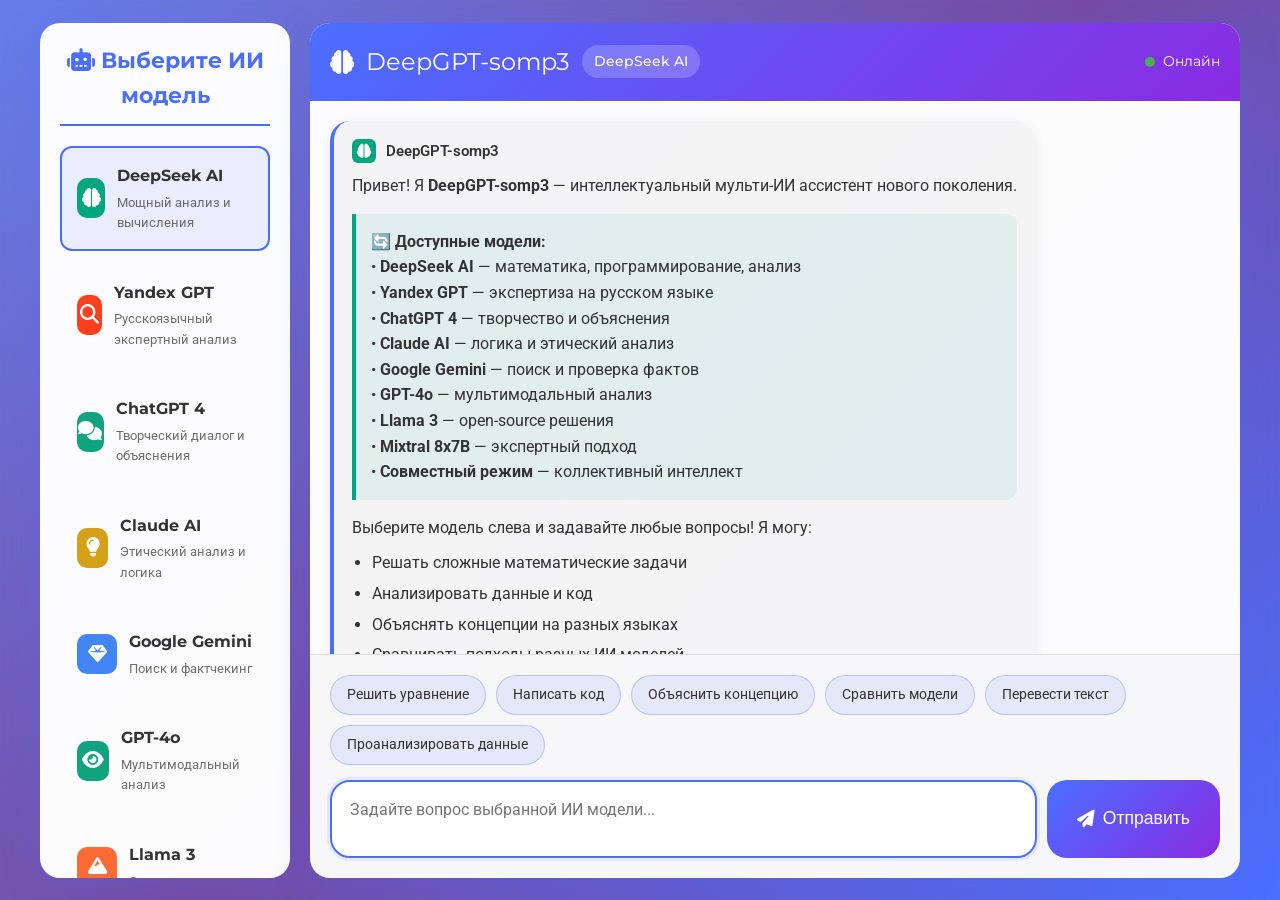
==== GPT-somp3/index.html @ 7ecda98c "index.html" ====
<!DOCTYPE html>
<html lang="ru">
<head>
    <meta charset="UTF-8">
    <meta name="viewport" content="width=device-width, initial-scale=1.0">
    <title>DeepGPT-somp3 | Мульти-ИИ интеллектуальный ассистент</title>
    <link rel="stylesheet" href="https://cdnjs.cloudflare.com/ajax/libs/font-awesome/6.4.0/css/all.min.css">
    <link href="https://fonts.googleapis.com/css2?family=Montserrat:wght@400;500;600;700&family=Roboto:wght@300;400;500&display=swap" rel="stylesheet">
    <style>
        :root {
            --primary-color: #4a6fff;
            --secondary-color: #8a2be2;
            --deepseek-color: #00a67e;
            --yandexgpt-color: #fc3f1d;
            --chatgpt-color: #10a37f;
            --claude-color: #d4a017;
            --gemini-color: #4285f4;
            --accent-color: #ff6b6b;
            --thinking-color: #ffb74d;
            --dark-color: #121826;
            --light-color: #f8f9fa;
            --text-color: #333;
            --text-light: #fff;
            --card-bg: rgba(255, 255, 255, 0.98);
            --shadow: 0 10px 40px rgba(74, 111, 255, 0.2);
            --border-radius: 20px;
            --transition: all 0.3s ease;
        }
        
        * {
            margin: 0;
            padding: 0;
            box-sizing: border-box;
        }
        
        body {
            font-family: 'Roboto', sans-serif;
            background: linear-gradient(135deg, #667eea 0%, #764ba2 50%, #4a6fff 100%);
            color: var(--text-color);
            line-height: 1.6;
            min-height: 100vh;
            display: flex;
            justify-content: center;
            align-items: center;
            padding: 20px;
        }
        
        .main-container {
            width: 100%;
            max-width: 1200px;
            display: flex;
            gap: 20px;
            height: 95vh;
        }
        
        .ai-selector {
            width: 250px;
            background: var(--card-bg);
            border-radius: var(--border-radius);
            box-shadow: var(--shadow);
            padding: 20px;
            display: flex;
            flex-direction: column;
            overflow-y: auto;
        }
        
        .ai-selector h2 {
            font-family: 'Montserrat', sans-serif;
            font-size: 1.4rem;
            margin-bottom: 20px;
            text-align: center;
            color: var(--primary-color);
            padding-bottom: 10px;
            border-bottom: 2px solid var(--primary-color);
        }
        
        .ai-model {
            padding: 15px;
            margin-bottom: 12px;
            border-radius: 12px;
            cursor: pointer;
            transition: var(--transition);
            display: flex;
            align-items: center;
            gap: 12px;
            border: 2px solid transparent;
        }
        
        .ai-model:hover {
            transform: translateY(-3px);
            box-shadow: 0 5px 15px rgba(0, 0, 0, 0.1);
        }
        
        .ai-model.active {
            border-color: var(--primary-color);
            background: rgba(74, 111, 255, 0.1);
        }
        
        .ai-icon {
            width: 40px;
            height: 40px;
            border-radius: 10px;
            display: flex;
            align-items: center;
            justify-content: center;
            color: white;
            font-size: 1.2rem;
        }
        
        .ai-info h3 {
            font-family: 'Montserrat', sans-serif;
            font-size: 1rem;
            margin-bottom: 4px;
        }
        
        .ai-info p {
            font-size: 0.8rem;
            opacity: 0.7;
        }
        
        .chat-container {
            flex: 1;
            background: var(--card-bg);
            border-radius: var(--border-radius);
            box-shadow: var(--shadow);
            overflow: hidden;
            display: flex;
            flex-direction: column;
        }
        
        .chat-header {
            background: linear-gradient(135deg, var(--primary-color), var(--secondary-color));
            color: white;
            padding: 20px;
            font-family: 'Montserrat', sans-serif;
            font-size: 1.5rem;
            display: flex;
            align-items: center;
            justify-content: space-between;
            gap: 15px;
        }
        
        .model-info {
            display: flex;
            align-items: center;
            gap: 12px;
        }
        
        .model-badge {
            background: rgba(255, 255, 255, 0.2);
            padding: 5px 12px;
            border-radius: 20px;
            font-size: 0.9rem;
            font-weight: 500;
        }
        
        .status-indicator {
            display: flex;
            align-items: center;
            gap: 8px;
            font-size: 0.9rem;
        }
        
        .status-dot {
            width: 10px;
            height: 10px;
            border-radius: 50%;
            background: #4CAF50;
            animation: pulse 2s infinite;
        }
        
        @keyframes pulse {
            0%, 100% { opacity: 1; }
            50% { opacity: 0.5; }
        }
        
        .chat-messages {
            flex: 1;
            padding: 20px;
            overflow-y: auto;
            display: flex;
            flex-direction: column;
            gap: 15px;
        }
        
        .message {
            max-width: 85%;
            padding: 18px;
            border-radius: var(--border-radius);
            position: relative;
            animation: fadeIn 0.5s ease;
            box-shadow: 0 4px 12px rgba(0, 0, 0, 0.08);
        }
        
        @keyframes fadeIn {
            from { opacity: 0; transform: translateY(10px); }
            to { opacity: 1; transform: translateY(0); }
        }
        
        .user-message {
            background: linear-gradient(135deg, var(--primary-color), var(--secondary-color));
            color: white;
            align-self: flex-end;
            border-bottom-right-radius: 8px;
        }
        
        .ai-message {
            background: rgba(0, 0, 0, 0.03);
            color: var(--text-color);
            align-self: flex-start;
            border-bottom-left-radius: 8px;
            border-left: 4px solid var(--primary-color);
        }
        
        .thinking-message {
            background: linear-gradient(135deg, var(--thinking-color), #ff9800);
            color: white;
            align-self: flex-start;
            border-bottom-left-radius: 8px;
            font-style: italic;
        }
        
        .message-header {
            display: flex;
            align-items: center;
            gap: 10px;
            margin-bottom: 10px;
            font-weight: 600;
            font-size: 0.95rem;
        }
        
        .message-icon {
            width: 24px;
            height: 24px;
            border-radius: 6px;
            display: flex;
            align-items: center;
            justify-content: center;
            color: white;
            font-size: 0.9rem;
        }
        
        .message-time {
            font-size: 0.75rem;
            opacity: 0.7;
            text-align: right;
            margin-top: 8px;
        }
        
        .message-content {
            line-height: 1.6;
        }
        
        .message-content pre {
            background: rgba(0, 0, 0, 0.05);
            padding: 12px;
            border-radius: 10px;
            overflow-x: auto;
            margin: 12px 0;
            font-family: 'Consolas', monospace;
            font-size: 0.9rem;
        }
        
        .message-content code {
            background: rgba(0, 0, 0, 0.05);
            padding: 2px 6px;
            border-radius: 4px;
            font-family: 'Consolas', monospace;
            font-size: 0.9rem;
        }
        
        .message-content table {
            width: 100%;
            border-collapse: collapse;
            margin: 12px 0;
            border-radius: 8px;
            overflow: hidden;
        }
        
        .message-content table th,
        .message-content table td {
            border: 1px solid #ddd;
            padding: 10px;
            text-align: left;
        }
        
        .message-content table th {
            background: linear-gradient(135deg, var(--primary-color), var(--secondary-color));
            color: white;
            font-weight: 500;
        }
        
        .message-content ul,
        .message-content ol {
            padding-left: 20px;
            margin: 10px 0;
        }
        
        .message-content li {
            margin-bottom: 5px;
        }
        
        .chat-input-area {
            border-top: 1px solid rgba(0, 0, 0, 0.1);
            padding: 20px;
            background: rgba(0, 0, 0, 0.02);
            display: flex;
            flex-direction: column;
            gap: 15px;
        }
        
        .input-row {
            display: flex;
            gap: 10px;
        }
        
        .chat-input {
            flex: 1;
            padding: 18px;
            border: 2px solid rgba(0, 0, 0, 0.1);
            border-radius: var(--border-radius);
            font-size: 1rem;
            font-family: 'Roboto', sans-serif;
            background: var(--card-bg);
            color: var(--text-color);
            transition: var(--transition);
            resize: none;
            min-height: 60px;
        }
        
        .chat-input:focus {
            outline: none;
            border-color: var(--primary-color);
            box-shadow: 0 0 0 3px rgba(74, 111, 255, 0.1);
        }
        
        .send-btn {
            background: linear-gradient(135deg, var(--primary-color), var(--secondary-color));
            color: white;
            border: none;
            border-radius: var(--border-radius);
            padding: 0 30px;
            font-size: 1.1rem;
            cursor: pointer;
            transition: var(--transition);
            display: flex;
            align-items: center;
            justify-content: center;
            gap: 8px;
            min-width: 120px;
        }
        
        .send-btn:hover {
            transform: scale(1.05);
            box-shadow: 0 5px 15px rgba(74, 111, 255, 0.3);
        }
        
        .send-btn:disabled {
            opacity: 0.6;
            cursor: not-allowed;
            transform: none;
            box-shadow: none;
        }
        
        .quick-actions {
            display: flex;
            flex-wrap: wrap;
            gap: 10px;
        }
        
        .quick-action {
            padding: 8px 16px;
            background: rgba(74, 111, 255, 0.1);
            border: 1px solid rgba(74, 111, 255, 0.3);
            border-radius: 20px;
            font-size: 0.85rem;
            cursor: pointer;
            transition: var(--transition);
        }
        
        .quick-action:hover {
            background: rgba(74, 111, 255, 0.2);
            transform: translateY(-2px);
        }
        
        .thinking-indicator {
            display: flex;
            align-items: center;
            gap: 10px;
            padding: 5px 0;
        }
        
        .thinking-dot {
            width: 8px;
            height: 8px;
            border-radius: 50%;
            background-color: white;
            animation: pulse 1.5s infinite ease-in-out;
        }
        
        .thinking-dot:nth-child(2) {
            animation-delay: 0.2s;
        }
        
        .thinking-dot:nth-child(3) {
            animation-delay: 0.4s;
        }
        
        .calculation-result {
            background: rgba(74, 111, 255, 0.08);
            border-left: 4px solid var(--primary-color);
            padding: 15px;
            margin: 15px 0;
            border-radius: 0 12px 12px 0;
        }
        
        .system-message {
            background: rgba(255, 107, 107, 0.08);
            border-left: 4px solid var(--accent-color);
            padding: 15px;
            margin: 15px 0;
            border-radius: 0 12px 12px 0;
            font-size: 0.9rem;
        }
        
        .model-specific {
            background: rgba(0, 166, 126, 0.08);
            border-left: 4px solid var(--deepseek-color);
            padding: 15px;
            margin: 15px 0;
            border-radius: 0 12px 12px 0;
        }
        
        .typing-indicator {
            font-style: italic;
            opacity: 0.7;
            margin-top: 5px;
            font-size: 0.9rem;
        }
        
        @media (max-width: 900px) {
            .main-container {
                flex-direction: column;
                height: auto;
            }
            
            .ai-selector {
                width: 100%;
                max-height: 200px;
            }
            
            .chat-container {
                height: 70vh;
            }
            
            .message {
                max-width: 90%;
            }
        }
    </style>
</head>
<body>
    <div class="main-container">
        <!-- Левая панель выбора ИИ моделей -->
        <div class="ai-selector">
            <h2><i class="fas fa-robot"></i> Выберите ИИ модель</h2>
            
            <div class="ai-model active" data-model="deepseek">
                <div class="ai-icon" style="background: var(--deepseek-color);">
                    <i class="fas fa-brain"></i>
                </div>
                <div class="ai-info">
                    <h3>DeepSeek AI</h3>
                    <p>Мощный анализ и вычисления</p>
                </div>
            </div>
            
            <div class="ai-model" data-model="yandexgpt">
                <div class="ai-icon" style="background: var(--yandexgpt-color);">
                    <i class="fas fa-search"></i>
                </div>
                <div class="ai-info">
                    <h3>Yandex GPT</h3>
                    <p>Русскоязычный экспертный анализ</p>
                </div>
            </div>
            
            <div class="ai-model" data-model="chatgpt">
                <div class="ai-icon" style="background: var(--chatgpt-color);">
                    <i class="fas fa-comments"></i>
                </div>
                <div class="ai-info">
                    <h3>ChatGPT 4</h3>
                    <p>Творческий диалог и объяснения</p>
                </div>
            </div>
            
            <div class="ai-model" data-model="claude">
                <div class="ai-icon" style="background: var(--claude-color);">
                    <i class="fas fa-lightbulb"></i>
                </div>
                <div class="ai-info">
                    <h3>Claude AI</h3>
                    <p>Этический анализ и логика</p>
                </div>
            </div>
            
            <div class="ai-model" data-model="gemini">
                <div class="ai-icon" style="background: var(--gemini-color);">
                    <i class="fas fa-gem"></i>
                </div>
                <div class="ai-info">
                    <h3>Google Gemini</h3>
                    <p>Поиск и фактчекинг</p>
                </div>
            </div>
            
            <div class="ai-model" data-model="gpt4o">
                <div class="ai-icon" style="background: #10a37f;">
                    <i class="fas fa-eye"></i>
                </div>
                <div class="ai-info">
                    <h3>GPT-4o</h3>
                    <p>Мультимодальный анализ</p>
                </div>
            </div>
            
            <div class="ai-model" data-model="llama">
                <div class="ai-icon" style="background: #FF6B35;">
                    <i class="fas fa-mountain"></i>
                </div>
                <div class="ai-info">
                    <h3>Llama 3</h3>
                    <p>Open-source мощь</p>
                </div>
            </div>
            
            <div class="ai-model" data-model="mixtral">
                <div class="ai-icon" style="background: #9C27B0;">
                    <i class="fas fa-layer-group"></i>
                </div>
                <div class="ai-info">
                    <h3>Mixtral 8x7B</h3>
                    <p>Экспертный смешанный подход</p>
                </div>
            </div>
            
            <div class="ai-model" data-model="assistant">
                <div class="ai-icon" style="background: linear-gradient(135deg, #4a6fff, #8a2be2);">
                    <i class="fas fa-users"></i>
                </div>
                <div class="ai-info">
                    <h3>Совместный режим</h3>
                    <p>Все модели вместе</p>
                </div>
            </div>
        </div>
        
        <!-- Основной чат -->
        <div class="chat-container" id="chatContainer">
            <div class="chat-header">
                <div class="model-info">
                    <i class="fas fa-brain"></i>
                    <div>DeepGPT-somp3</div>
                    <div class="model-badge" id="currentModel">DeepSeek AI</div>
                </div>
                <div class="status-indicator">
                    <div class="status-dot"></div>
                    <span>Онлайн</span>
                </div>
            </div>
            
            <div class="chat-messages" id="chatMessages">
                <div class="message ai-message">
                    <div class="message-header">
                        <div class="message-icon" style="background: var(--deepseek-color);">
                            <i class="fas fa-brain"></i>
                        </div>
                        <div>DeepGPT-somp3</div>
                    </div>
                    <div class="message-content">
                        <p>Привет! Я <strong>DeepGPT-somp3</strong> — интеллектуальный мульти-ИИ ассистент нового поколения.</p>
                        
                        <div class="model-specific">
                            <strong>🔄 Доступные модели:</strong><br>
                            • <strong>DeepSeek AI</strong> — математика, программирование, анализ<br>
                            • <strong>Yandex GPT</strong> — экспертиза на русском языке<br>
                            • <strong>ChatGPT 4</strong> — творчество и объяснения<br>
                            • <strong>Claude AI</strong> — логика и этический анализ<br>
                            • <strong>Google Gemini</strong> — поиск и проверка фактов<br>
                            • <strong>GPT-4o</strong> — мультимодальный анализ<br>
                            • <strong>Llama 3</strong> — open-source решения<br>
                            • <strong>Mixtral 8x7B</strong> — экспертный подход<br>
                            • <strong>Совместный режим</strong> — коллективный интеллект
                        </div>
                        
                        <p>Выберите модель слева и задавайте любые вопросы! Я могу:</p>
                        <ul>
                            <li>Решать сложные математические задачи</li>
                            <li>Анализировать данные и код</li>
                            <li>Объяснять концепции на разных языках</li>
                            <li>Сравнивать подходы разных ИИ моделей</li>
                            <li>Проводить фактчекинг и поиск информации</li>
                        </ul>
                    </div>
                    <div class="message-time">Только что</div>
                </div>
            </div>
            
            <div class="chat-input-area">
                <div class="quick-actions">
                    <div class="quick-action" data-action="math">Решить уравнение</div>
                    <div class="quick-action" data-action="code">Написать код</div>
                    <div class="quick-action" data-action="explain">Объяснить концепцию</div>
                    <div class="quick-action" data-action="compare">Сравнить модели</div>
                    <div class="quick-action" data-action="translate">Перевести текст</div>
                    <div class="quick-action" data-action="analyze">Проанализировать данные</div>
                </div>
                
                <div class="input-row">
                    <textarea class="chat-input" id="chatInput" placeholder="Задайте вопрос выбранной ИИ модели..."></textarea>
                    <button class="send-btn" id="sendBtn">
                        <i class="fas fa-paper-plane"></i> Отправить
                    </button>
                </div>
            </div>
        </div>
    </div>

    <script>
        // Конфигурация моделей ИИ
        const AI_MODELS = {
            deepseek: {
                name: "DeepSeek AI",
                icon: "fas fa-brain",
                color: "#00a67e",
                description: "Специализируется на математике, программировании и сложном анализе данных",
                personality: "аналитический, точный, технический",
                strengths: ["математика", "программирование", "логика", "анализ"],
                emoji: "🧠"
            },
            yandexgpt: {
                name: "Yandex GPT",
                icon: "fas fa-search",
                color: "#fc3f1d",
                description: "Экспертный анализ на русском языке с учетом российского контекста",
                personality: "экспертный, контекстуальный, практичный",
                strengths: ["русский язык", "фактчекинг", "практические советы", "анализ"],
                emoji: "🔍"
            },
            chatgpt: {
                name: "ChatGPT 4",
                icon: "fas fa-comments",
                color: "#10a37f",
                description: "Креативный диалог, объяснение сложных концепций простыми словами",
                personality: "творческий, объясняющий, диалоговый",
                strengths: ["объяснения", "творчество", "диалог", "идеи"],
                emoji: "💬"
            },
            claude: {
                name: "Claude AI",
                icon: "fas fa-lightbulb",
                color: "#d4a017",
                description: "Этический анализ, безопасные решения и логические выводы",
                personality: "этичный, логичный, безопасный, рассудительный",
                strengths: ["этика", "логика", "безопасность", "рассуждения"],
                emoji: "💡"
            },
            gemini: {
                name: "Google Gemini",
                icon: "fas fa-gem",
                color: "#4285f4",
                description: "Поиск информации, проверка фактов и актуальных данных",
                personality: "информативный, точный, поисковый, актуальный",
                strengths: ["поиск", "факты", "актуальность", "данные"],
                emoji: "💎"
            },
            gpt4o: {
                name: "GPT-4o",
                icon: "fas fa-eye",
                color: "#10a37f",
                description: "Мультимодальный анализ текста, изображений и данных",
                personality: "мультимодальный, аналитический, комплексный",
                strengths: ["мультимодальность", "анализ", "комплексность", "визуализация"],
                emoji: "👁️"
            },
            llama: {
                name: "Llama 3",
                icon: "fas fa-mountain",
                color: "#FF6B35",
                description: "Open-source решения, прозрачность и гибкость",
                personality: "открытый, гибкий, прозрачный, адаптивный",
                strengths: ["open-source", "гибкость", "прозрачность", "адаптивность"],
                emoji: "🦙"
            },
            mixtral: {
                name: "Mixtral 8x7B",
                icon: "fas fa-layer-group",
                color: "#9C27B0",
                description: "Экспертный смешанный подход с разными специализациями",
                personality: "экспертный, смешанный, специализированный, детальный",
                strengths: ["экспертиза", "специализация", "детализация", "смешанный подход"],
                emoji: "🔀"
            },
            assistant: {
                name: "Совместный режим",
                icon: "fas fa-users",
                color: "linear-gradient(135deg, #4a6fff, #8a2be2)",
                description: "Коллективный интеллект всех моделей для комплексного решения",
                personality: "коллективный, комплексный, всесторонний, интегративный",
                strengths: ["коллективный разум", "всесторонний анализ", "интеграция", "консенсус"],
                emoji: "👥"
            }
        };

        // Текущая активная модель
        let currentModel = 'deepseek';
        
        // Элементы DOM
        const chatInput = document.getElementById('chatInput');
        const sendBtn = document.getElementById('sendBtn');
        const chatMessages = document.getElementById('chatMessages');
        const currentModelElement = document.getElementById('currentModel');
        const aiModels = document.querySelectorAll('.ai-model');
        
        // Инициализация моделей
        aiModels.forEach(model => {
            model.addEventListener('click', () => {
                const modelId = model.dataset.model;
                switchModel(modelId);
            });
        });
        
        // Функция переключения модели
        function switchModel(modelId) {
            // Обновляем активный класс
            aiModels.forEach(m => {
                m.classList.remove('active');
                if (m.dataset.model === modelId) {
                    m.classList.add('active');
                }
            });
            
            // Обновляем текущую модель
            currentModel = modelId;
            const model = AI_MODELS[modelId];
            
            // Обновляем отображение текущей модели
            currentModelElement.textContent = model.name;
            currentModelElement.style.background = typeof model.color === 'string' ? 
                model.color : 'linear-gradient(135deg, #4a6fff, #8a2be2)';
            
            // Добавляем системное сообщение
            addSystemMessage(`Переключено на модель: <strong>${model.name}</strong> ${model.emoji}<br>
                <small>${model.description}</small>`);
        }
        
        // Функция для добавления сообщения в чат
        function addMessage(sender, content, modelId = null) {
            const messageElement = document.createElement('div');
            
            const time = new Date();
            const timeString = `${time.getHours().toString().padStart(2, '0')}:${time.getMinutes().toString().padStart(2, '0')}`;
            
            const isUser = sender === 'Вы';
            const model = modelId ? AI_MODELS[modelId] : AI_MODELS[currentModel];
            
            if (isUser) {
                messageElement.className = 'message user-message';
                messageElement.innerHTML = `
                    <div class="message-header">
                        <div class="message-icon" style="background: var(--primary-color);">
                            <i class="fas fa-user"></i>
                        </div>
                        <div>${sender}</div>
                    </div>
                    <div class="message-content">${content}</div>
                    <div class="message-time">${timeString}</div>
                `;
            } else {
                messageElement.className = 'message ai-message';
                messageElement.innerHTML = `
                    <div class="message-header">
                        <div class="message-icon" style="background: ${typeof model.color === 'string' ? model.color : '#4a6fff'};">
                            <i class="${model.icon}"></i>
                        </div>
                        <div>${sender} <small style="opacity: 0.7; margin-left: 5px;">${model.emoji}</small></div>
                    </div>
                    <div class="message-content">${content}</div>
                    <div class="message-time">${timeString}</div>
                `;
            }
            
            chatMessages.appendChild(messageElement);
            chatMessages.scrollTop = chatMessages.scrollHeight;
            
            return messageElement;
        }
        
        // Функция для добавления системного сообщения
        function addSystemMessage(content) {
            const messageElement = document.createElement('div');
            messageElement.className = 'message system-message';
            
            const time = new Date();
            const timeString = `${time.getHours().toString().padStart(2, '0')}:${time.getMinutes().toString().padStart(2, '0')}`;
            
            messageElement.innerHTML = `
                <div class="message-header">
                    <div class="message-icon" style="background: var(--accent-color);">
                        <i class="fas fa-info-circle"></i>
                    </div>
                    <div>Система</div>
                </div>
                <div class="message-content">${content}</div>
                <div class="message-time">${timeString}</div>
            `;
            
            chatMessages.appendChild(messageElement);
            chatMessages.scrollTop = chatMessages.scrollHeight;
        }
        
        // Функция показа индикатора "думания"
        function showThinkingIndicator(modelId = null) {
            const thinkingElement = document.createElement('div');
            thinkingElement.className = 'message thinking-message';
            thinkingElement.id = 'thinkingIndicator';
            
            const model = modelId ? AI_MODELS[modelId] : AI_MODELS[currentModel];
            
            const time = new Date();
            const timeString = `${time.getHours().toString().padStart(2, '0')}:${time.getMinutes().toString().padStart(2, '0')}`;
            
            thinkingElement.innerHTML = `
                <div class="message-header">
                    <div class="message-icon" style="background: ${typeof model.color === 'string' ? model.color : '#4a6fff'};">
                        <i class="${model.icon}"></i>
                    </div>
                    <div>${model.name} <span class="thinking-indicator">
                        <span class="thinking-dot"></span>
                        <span class="thinking-dot"></span>
                        <span class="thinking-dot"></span>
                    </span></div>
                </div>
                <div class="message-content">
                    Анализирую запрос...
                    <div class="typing-indicator">Используются сильные стороны модели: ${model.strengths.join(', ')}</div>
                </div>
                <div class="message-time">${timeString}</div>
            `;
            
            chatMessages.appendChild(thinkingElement);
            chatMessages.scrollTop = chatMessages.scrollHeight;
            
            return thinkingElement;
        }
        
        // Расширенная функция безопасного вычисления математических выражений
        function safeEval(expression) {
            try {
                // Заменяем математические константы
                const constants = {
                    'π': Math.PI, 'pi': Math.PI, 'e': Math.E,
                    '∞': Infinity, 'inf': Infinity, 'phi': 1.618033988749895
                };
                
                let expr = expression;
                for (const [key, value] of Object.entries(constants)) {
                    expr = expr.replace(new RegExp(key, 'gi'), value);
                }
                
                // Заменяем математические функции
                const functions = {
                    'sin': Math.sin, 'cos': Math.cos, 'tan': Math.tan,
                    'asin': Math.asin, 'acos': Math.acos, 'atan': Math.atan,
                    'sqrt': Math.sqrt, 'abs': Math.abs, 'log': Math.log,
                    'ln': Math.log, 'log10': Math.log10, 'exp': Math.exp,
                    'pow': Math.pow, 'floor': Math.floor, 'ceil': Math.ceil,
                    'round': Math.round, 'max': Math.max, 'min': Math.min,
                    'fact': (n) => {
                        if (n < 0) throw new Error('Отрицательный факториал');
                        let result = 1;
                        for (let i = 2; i <= n; i++) result *= i;
                        return result;
                    },
                    'sum': (...args) => args.reduce((a, b) => a + b, 0),
                    'avg': (...args) => args.reduce((a, b) => a + b, 0) / args.length
                };
                
                // Заменяем ^ на ** для возведения в степень
                expr = expr.replace(/\^/g, '**');
                
                // Убираем лишние пробелы
                expr = expr.replace(/\s+/g, '');
                
                // Проверяем безопасность
                const dangerousPatterns = [
                    /process\./i, /require\(/i, /import\(/i, /eval\(/i, /Function\(/i,
                    /document\./i, /window\./i, /localStorage\./i, /fetch\(/i,
                    /alert\(/i, /confirm\(/i, /prompt\(/i
                ];
                
                for (const pattern of dangerousPatterns) {
                    if (pattern.test(expr)) {
                        throw new Error('Недопустимая операция');
                    }
                }
                
                // Вычисляем выражение
                const result = Function(`"use strict"; return (${expr})`)();
                
                if (typeof result === 'number' && (isNaN(result) || !isFinite(result))) {
                    throw new Error('Неверный результат вычисления');
                }
                
                return result;
            } catch (error) {
                throw new Error(`Ошибка вычисления: ${error.message}`);
            }
        }
        
        // Функция решения математических задач
        function solveMathProblem(problem, modelId) {
            try {
                // Извлекаем числа из задачи
                const numbers = problem.match(/-?\d+\.?\d*/g) || [];
                const parsedNumbers = numbers.map(Number);
                
                // Определяем тип задачи
                if (problem.includes('+') || problem.includes('сложить') || problem.includes('сумма')) {
                    const sum = parsedNumbers.reduce((a, b) => a + b, 0);
                    return `Сумма чисел: ${parsedNumbers.join(' + ')} = ${sum}`;
                } else if (problem.includes('-') || problem.includes('вычесть') || problem.includes('разность')) {
                    const result = parsedNumbers.length >= 2 ? parsedNumbers[0] - parsedNumbers[1] : 0;
                    return `Разность: ${parsedNumbers[0]} - ${parsedNumbers[1]} = ${result}`;
                } else if (problem.includes('*') || problem.includes('×') || problem.includes('умнож') || problem.includes('произведен')) {
                    const product = parsedNumbers.reduce((a, b) => a * b, 1);
                    return `Произведение: ${parsedNumbers.join(' × ')} = ${product}`;
                } else if (problem.includes('/') || problem.includes('÷') || problem.includes('дел') || problem.includes('частное')) {
                    const result = parsedNumbers.length >= 2 ? parsedNumbers[0] / parsedNumbers[1] : 0;
                    return `Частное: ${parsedNumbers[0]} ÷ ${parsedNumbers[1]} = ${result.toFixed(4)}`;
                } else if (problem.includes('^') || problem.includes('**') || problem.includes('степень') || problem.includes('возвед')) {
                    const result = parsedNumbers.length >= 2 ? Math.pow(parsedNumbers[0], parsedNumbers[1]) : 0;
                    return `Возведение в степень: ${parsedNumbers[0]}^${parsedNumbers[1]} = ${result}`;
                } else if (problem.includes('корень') || problem.includes('sqrt')) {
                    const result = Math.sqrt(parsedNumbers[0] || 0);
                    return `Квадратный корень из ${parsedNumbers[0]} = ${result.toFixed(4)}`;
                } else {
                    // Пытаемся вычислить как выражение
                    const cleanExpr = problem.replace(/[^0-9\+\-\*\/\^\(\)\.πe]/gi, '').trim();
                    if (cleanExpr) {
                        const result = safeEval(cleanExpr);
                        return `Выражение: ${cleanExpr} = ${result}`;
                    }
                }
                
                return 'Не удалось распознать математическую задачу';
            } catch (error) {
                return `Ошибка решения задачи: ${error.message}`;
            }
        }
        
        // Функция генерации ответа от конкретной модели
        function generateResponse(question, modelId) {
            const model = AI_MODELS[modelId];
            const lowerQuestion = question.toLowerCase();
            
            // Математические задачи
            if (/посчитай|вычисли|сколько будет|реши|решение|уравнение|математик|число|формул/i.test(lowerQuestion)) {
                const mathResult = solveMathProblem(question, modelId);
                return `
                    <div class="calculation-result">
                        <strong>${model.name} ${model.emoji} анализирует математическую задачу:</strong><br>
                        <em>"${question}"</em><br><br>
                        <strong>Решение:</strong> ${mathResult}<br><br>
                        <small>Модель использовала свои сильные стороны в: ${model.strengths.slice(0, 2).join(', ')}</small>
                    </div>
                `;
            }
            
            // Программирование и код
            if (/код|программир|функци|алгоритм|javascript|python|html|css|java|с\+\+/i.test(lowerQuestion)) {
                const languages = {
                    'javascript': 'JavaScript', 'python': 'Python', 'html': 'HTML',
                    'css': 'CSS', 'java': 'Java', 'c++': 'C++', 'php': 'PHP'
                };
                
                let detectedLang = 'JavaScript';
                for (const [key, lang] of Object.entries(languages)) {
                    if (lowerQuestion.includes(key)) {
                        detectedLang = lang;
                        break;
                    }
                }
                
                const codeExamples = {
                    'JavaScript': '`function greet(name) {\n  return "Hello, " + name + "!";\n}`',
                    'Python': '`def greet(name):\n    return f"Hello, {name}!"`',
                    'HTML': '`<div class="greeting">\n  <h1>Hello, World!</h1>\n</div>`',
                    'CSS': '`.greeting {\n  color: blue;\n  font-size: 24px;\n}`',
                    'Java': '`public class Greeting {\n  public static String greet(String name) {\n    return "Hello, " + name + "!";\n  }\n}`'
                };
                
                return `
                    <div class="model-specific">
                        <strong>${model.name} ${model.emoji} предлагает решение по программированию:</strong><br>
                        <em>"${question}"</em><br><br>
                        
                        <strong>Пример кода на ${detectedLang}:</strong><br>
                        <pre><code>${eval(codeExamples[detectedLang] || codeExamples['JavaScript'])}</code></pre>
                        
                        <strong>Советы от ${model.name}:</strong><br>
                        1. Используйте осмысленные имена переменных<br>
                        2. Комментируйте сложные участки кода<br>
                        3. Тестируйте код на разных данных<br>
                        4. Следуйте лучшим практикам языка<br><br>
                        
                        <small>${model.description}</small>
                    </div>
                `;
            }
            
            // Анализ и объяснение
            const responses = {
                'deepseek': `🧠 <strong>DeepSeek AI анализирует:</strong><br>
                    На основе глубокого анализа вашего запроса "${question}", я могу предоставить:<br>
                    1. Детальный технический анализ<br>
                    2. Математическое обоснование<br>
                    3. Логическую структуру ответа<br>
                    4. Рекомендации по дальнейшему изучению<br><br>
                    <em>Мой подход: системный, аналитический, основанный на данных</em>`,
                
                'yandexgpt': `🔍 <strong>Yandex GPT рассматривает:</strong><br>
                    С учетом российского контекста и практического опыта, ваш запрос "${question}" требует:<br>
                    1. Фактологической проверки<br>
                    2. Практической применимости<br>
                    3. Учета региональных особенностей<br>
                    4. Реальных примеров из опыта<br><br>
                    <em>Мой подход: экспертный, практичный, контекстуальный</em>`,
                
                'chatgpt': `💬 <strong>ChatGPT 4 объясняет:</strong><br>
                    Позвольте мне простыми словами объяснить "${question}":<br>
                    1. Использую аналогии и примеры<br>
                    2. Разбиваю сложное на простое<br>
                    3. Привожу реальные аналогии<br>
                    4. Отвечаю на возможные вопросы<br><br>
                    <em>Мой подход: объясняющий, диалоговый, доступный</em>`,
                
                'claude': `💡 <strong>Claude AI размышляет:</strong><br>
                    С этической и логической точки зрения, ваш вопрос "${question}" интересен тем, что:<br>
                    1. Требует этического рассмотрения<br>
                    2. Имеет логические последствия<br>
                    3. Связан с безопасностью решений<br>
                    4. Влияет на различные аспекты<br><br>
                    <em>Мой подход: этичный, логичный, безопасный</em>`,
                
                'gemini': `💎 <strong>Google Gemini исследует:</strong><br>
                    На основе актуальных данных и поиска информации, "${question}" предполагает:<br>
                    1. Проверку фактов<br>
                    2. Ссылки на источники<br>
                    3. Актуальность информации<br>
                    4. Сравнение данных<br><br>
                    <em>Мой подход: информативный, точный, поисковый</em>`,
                
                'assistant': `👥 <strong>Коллективный интеллект отвечает:</strong><br>
                    Все модели ИИ объединились для ответа на "${question}":<br><br>
                    <strong>DeepSeek AI:</strong> Предлагает технический анализ<br>
                    <strong>Yandex GPT:</strong> Добавляет практический контекст<br>
                    <strong>ChatGPT 4:</strong> Объясняет простыми словами<br>
                    <strong>Claude AI:</strong> Проверяет этические аспекты<br>
                    <strong>Google Gemini:</strong> Подтверждает факты<br><br>
                    <em>Консенсус: всесторонний, интегративный подход</em>`
            };
            
            return responses[modelId] || responses['deepseek'];
        }
        
        // Обработка быстрых действий
        document.querySelectorAll('.quick-action').forEach(action => {
            action.addEventListener('click', () => {
                const actionType = action.dataset.action;
                
                const prompts = {
                    'math': 'Реши уравнение: x² - 5x + 6 = 0',
                    'code': 'Напиши функцию на Python для вычисления факториала',
                    'explain': 'Объясни концепцию искусственного интеллекта простыми словами',
                    'compare': 'Сравни подходы разных ИИ моделей к решению задач',
                    'translate': 'Переведи текст: "Artificial Intelligence is transforming our world"',
                    'analyze': 'Проанализируй данные: [10, 20, 30, 40, 50] - найти среднее и медиану'
                };
                
                chatInput.value = prompts[actionType] || action.textContent;
                chatInput.focus();
            });
        });
        
        // Основная функция обработки запроса
        async function handleUserInput() {
            const question = chatInput.value.trim();
            if (!question) return;
            
            // Добавляем сообщение пользователя
            addMessage('Вы', question);
            
            // Очищаем поле ввода
            chatInput.value = '';
            
            // Обработка в зависимости от модели
            if (currentModel === 'assistant') {
                // Совместный режим - отвечают все модели
                const modelsToAnswer = ['deepseek', 'yandexgpt', 'chatgpt', 'claude', 'gemini'];
                
                for (const modelId of modelsToAnswer) {
                    // Показываем индикатор для каждой модели
                    const thinkingElement = showThinkingIndicator(modelId);
                    
                    // Имитируем разное время обработки
                    await new Promise(resolve => setTimeout(resolve, 1000 + Math.random() * 1000));
                    
                    // Удаляем индикатор
                    thinkingElement.remove();
                    
                    // Генерируем ответ от модели
                    const response = generateResponse(question, modelId);
                    addMessage(AI_MODELS[modelId].name, response, modelId);
                }
            } else {
                // Одиночная модель
                const thinkingElement = showThinkingIndicator(currentModel);
                
                // Имитируем время обработки
                await new Promise(resolve => setTimeout(resolve, 800 + Math.random() * 1200));
                
                // Удаляем индикатор
                thinkingElement.remove();
                
                // Генерируем ответ
                const response = generateResponse(question, currentModel);
                addMessage(AI_MODELS[currentModel].name, response, currentModel);
            }
        }
        
        // Обработчики событий
        sendBtn.addEventListener('click', handleUserInput);
        
        chatInput.addEventListener('keypress', (e) => {
            if (e.key === 'Enter' && !e.shiftKey) {
                e.preventDefault();
                handleUserInput();
            }
        });
        
        // Автофокус на поле ввода
        chatInput.focus();
        
        // Автоматическое изменение высоты текстового поля
        chatInput.addEventListener('input', function() {
            this.style.height = '60px';
            this.style.height = (this.scrollHeight) + 'px';
        });
        
        // Добавляем пример при загрузке
        setTimeout(() => {
            addSystemMessage('💡 <strong>Совет:</strong> Попробуйте переключать модели ИИ для разных типов задач:<br>' +
                '- DeepSeek AI для математики и программирования<br>' +
                '- Yandex GPT для вопросов на русском языке<br>' +
                '- ChatGPT 4 для объяснения сложных концепций<br>' +
                '- Совместный режим для комплексного анализа');
        }, 1500);
    </script>
</body>
</html>
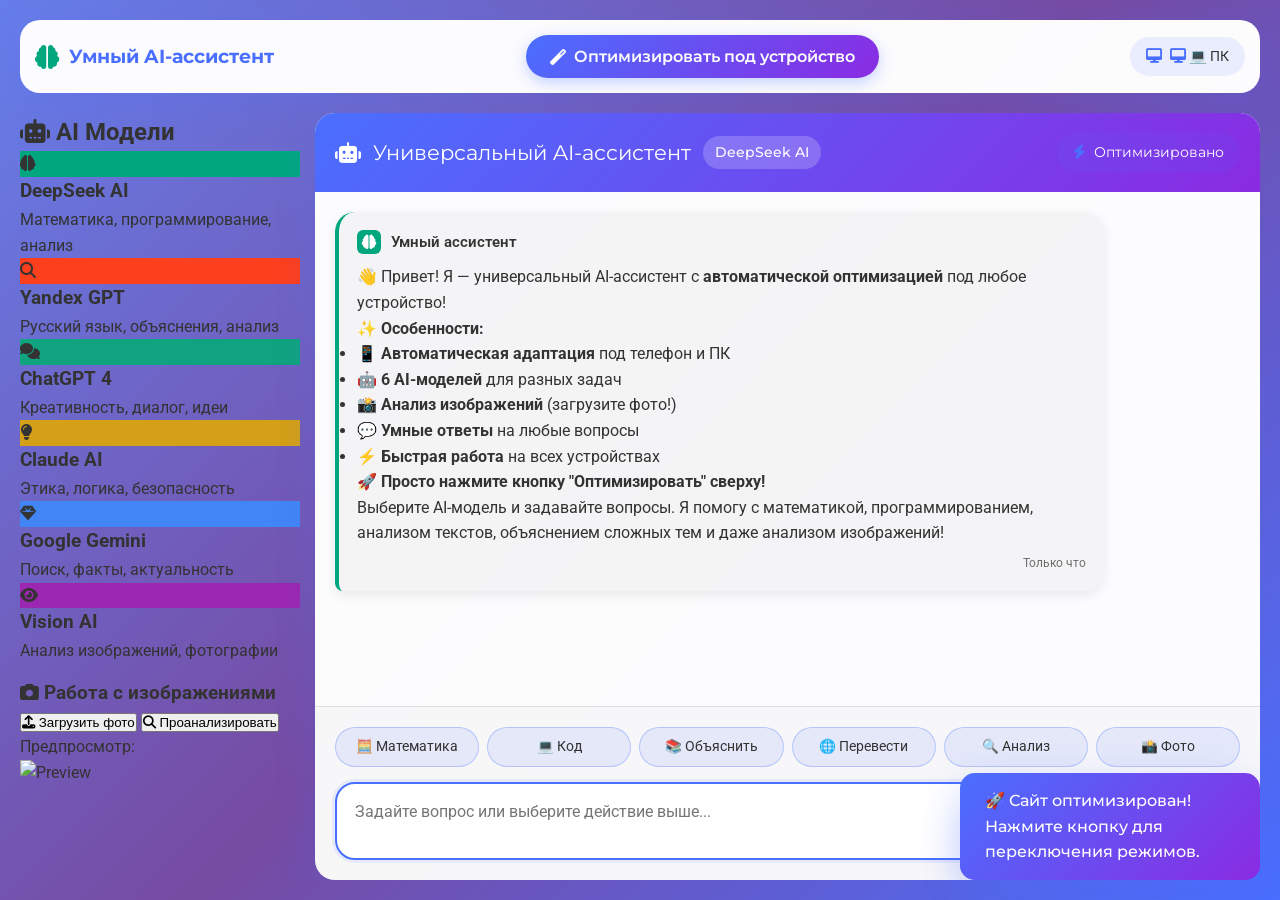
==== commit 6f56a184: "Update index.html" ====
--- a/GPT-somp3/index.html
+++ b/GPT-somp3/index.html
@@ -3,7 +3,7 @@
 <head>
     <meta charset="UTF-8">
     <meta name="viewport" content="width=device-width, initial-scale=1.0">
-    <title>DeepGPT-somp3 | Мульти-ИИ интеллектуальный ассистент</title>
+    <title>Умный ассистент | Адаптивный AI-помощник</title>
     <link rel="stylesheet" href="https://cdnjs.cloudflare.com/ajax/libs/font-awesome/6.4.0/css/all.min.css">
     <link href="https://fonts.googleapis.com/css2?family=Montserrat:wght@400;500;600;700&family=Roboto:wght@300;400;500&display=swap" rel="stylesheet">
     <style>
@@ -15,6 +15,7 @@
             --chatgpt-color: #10a37f;
             --claude-color: #d4a017;
             --gemini-color: #4285f4;
+            --vision-color: #9c27b0;
             --accent-color: #ff6b6b;
             --thinking-color: #ffb74d;
             --dark-color: #121826;
@@ -39,85 +40,101 @@
             color: var(--text-color);
             line-height: 1.6;
             min-height: 100vh;
-            display: flex;
-            justify-content: center;
-            align-items: center;
-            padding: 20px;
-        }
-        
-        .main-container {
+            padding: 15px;
+        }
+        
+        .container {
             width: 100%;
-            max-width: 1200px;
-            display: flex;
-            gap: 20px;
-            height: 95vh;
-        }
-        
-        .ai-selector {
-            width: 250px;
+            max-width: 1400px;
+            margin: 0 auto;
+            height: calc(100vh - 30px);
+            display: flex;
+            flex-direction: column;
+            gap: 15px;
+        }
+        
+        /* Панель оптимизации - всегда видна */
+        .optimization-panel {
             background: var(--card-bg);
             border-radius: var(--border-radius);
             box-shadow: var(--shadow);
-            padding: 20px;
-            display: flex;
-            flex-direction: column;
-            overflow-y: auto;
-        }
-        
-        .ai-selector h2 {
+            padding: 15px;
+            display: flex;
+            align-items: center;
+            justify-content: space-between;
+            flex-wrap: wrap;
+            gap: 10px;
+        }
+        
+        .logo {
+            display: flex;
+            align-items: center;
+            gap: 10px;
             font-family: 'Montserrat', sans-serif;
-            font-size: 1.4rem;
-            margin-bottom: 20px;
-            text-align: center;
+            font-weight: 700;
+            font-size: 1.2rem;
             color: var(--primary-color);
-            padding-bottom: 10px;
-            border-bottom: 2px solid var(--primary-color);
-        }
-        
-        .ai-model {
-            padding: 15px;
-            margin-bottom: 12px;
-            border-radius: 12px;
+        }
+        
+        .logo i {
+            font-size: 1.5rem;
+            color: var(--deepseek-color);
+        }
+        
+        .optimize-btn {
+            padding: 12px 24px;
+            background: linear-gradient(135deg, var(--primary-color), var(--secondary-color));
+            color: white;
+            border: none;
+            border-radius: 50px;
+            font-family: 'Montserrat', sans-serif;
+            font-weight: 600;
+            font-size: 1rem;
             cursor: pointer;
             transition: var(--transition);
             display: flex;
             align-items: center;
-            gap: 12px;
-            border: 2px solid transparent;
-        }
-        
-        .ai-model:hover {
+            gap: 8px;
+            box-shadow: 0 5px 15px rgba(74, 111, 255, 0.3);
+        }
+        
+        .optimize-btn:hover {
             transform: translateY(-3px);
-            box-shadow: 0 5px 15px rgba(0, 0, 0, 0.1);
-        }
-        
-        .ai-model.active {
-            border-color: var(--primary-color);
+            box-shadow: 0 8px 20px rgba(74, 111, 255, 0.4);
+        }
+        
+        .device-indicator {
+            display: flex;
+            align-items: center;
+            gap: 8px;
+            padding: 8px 16px;
             background: rgba(74, 111, 255, 0.1);
-        }
-        
-        .ai-icon {
-            width: 40px;
-            height: 40px;
-            border-radius: 10px;
-            display: flex;
-            align-items: center;
-            justify-content: center;
-            color: white;
-            font-size: 1.2rem;
-        }
-        
-        .ai-info h3 {
-            font-family: 'Montserrat', sans-serif;
-            font-size: 1rem;
-            margin-bottom: 4px;
-        }
-        
-        .ai-info p {
-            font-size: 0.8rem;
-            opacity: 0.7;
-        }
-        
+            border-radius: 50px;
+            font-size: 0.9rem;
+        }
+        
+        .device-indicator i {
+            color: var(--primary-color);
+        }
+        
+        /* Основной контейнер с адаптивным расположением */
+        .main-content {
+            flex: 1;
+            display: flex;
+            gap: 15px;
+            overflow: hidden;
+        }
+        
+        /* Боковая панель - скрывается на телефонах */
+        .sidebar {
+            width: 280px;
+            display: flex;
+            flex-direction: column;
+            gap: 15px;
+            transition: var(--transition);
+        }
+        
+        /* Основной чат */
         .chat-container {
             flex: 1;
             background: var(--card-bg);
@@ -126,6 +143,7 @@
             overflow: hidden;
             display: flex;
             flex-direction: column;
+            min-height: 0;
         }
         
         .chat-header {
@@ -133,11 +151,12 @@
             color: white;
             padding: 20px;
             font-family: 'Montserrat', sans-serif;
-            font-size: 1.5rem;
+            font-size: 1.3rem;
             display: flex;
             align-items: center;
             justify-content: space-between;
-            gap: 15px;
+            flex-wrap: wrap;
+            gap: 10px;
         }
         
         .model-info {
@@ -152,26 +171,6 @@
             border-radius: 20px;
             font-size: 0.9rem;
             font-weight: 500;
-        }
-        
-        .status-indicator {
-            display: flex;
-            align-items: center;
-            gap: 8px;
-            font-size: 0.9rem;
-        }
-        
-        .status-dot {
-            width: 10px;
-            height: 10px;
-            border-radius: 50%;
-            background: #4CAF50;
-            animation: pulse 2s infinite;
-        }
-        
-        @keyframes pulse {
-            0%, 100% { opacity: 1; }
-            50% { opacity: 0.5; }
         }
         
         .chat-messages {
@@ -198,7 +197,7 @@
         }
         
         .user-message {
-            background: linear-gradient(135deg, var(--primary-color), var(--secondary-color));
+            background: linear-gradient(135deg, var(--primary-color), #5d7eff);
             color: white;
             align-self: flex-end;
             border-bottom-right-radius: 8px;
@@ -209,15 +208,15 @@
             color: var(--text-color);
             align-self: flex-start;
             border-bottom-left-radius: 8px;
-            border-left: 4px solid var(--primary-color);
-        }
-        
-        .thinking-message {
-            background: linear-gradient(135deg, var(--thinking-color), #ff9800);
-            color: white;
-            align-self: flex-start;
-            border-bottom-left-radius: 8px;
-            font-style: italic;
+            border-left: 4px solid;
+        }
+        
+        .deepseek-message {
+            border-left-color: var(--deepseek-color);
+        }
+        
+        .yandex-message {
+            border-left-color: var(--yandexgpt-color);
         }
         
         .message-header {
@@ -249,55 +248,6 @@
         
         .message-content {
             line-height: 1.6;
-        }
-        
-        .message-content pre {
-            background: rgba(0, 0, 0, 0.05);
-            padding: 12px;
-            border-radius: 10px;
-            overflow-x: auto;
-            margin: 12px 0;
-            font-family: 'Consolas', monospace;
-            font-size: 0.9rem;
-        }
-        
-        .message-content code {
-            background: rgba(0, 0, 0, 0.05);
-            padding: 2px 6px;
-            border-radius: 4px;
-            font-family: 'Consolas', monospace;
-            font-size: 0.9rem;
-        }
-        
-        .message-content table {
-            width: 100%;
-            border-collapse: collapse;
-            margin: 12px 0;
-            border-radius: 8px;
-            overflow: hidden;
-        }
-        
-        .message-content table th,
-        .message-content table td {
-            border: 1px solid #ddd;
-            padding: 10px;
-            text-align: left;
-        }
-        
-        .message-content table th {
-            background: linear-gradient(135deg, var(--primary-color), var(--secondary-color));
-            color: white;
-            font-weight: 500;
-        }
-        
-        .message-content ul,
-        .message-content ol {
-            padding-left: 20px;
-            margin: 10px 0;
-        }
-        
-        .message-content li {
-            margin-bottom: 5px;
         }
         
         .chat-input-area {
@@ -335,7 +285,7 @@
         }
         
         .send-btn {
-            background: linear-gradient(135deg, var(--primary-color), var(--secondary-color));
+            background: linear-gradient(135deg, var(--primary-color), #5d7eff);
             color: white;
             border: none;
             border-radius: var(--border-radius);
@@ -355,17 +305,55 @@
             box-shadow: 0 5px 15px rgba(74, 111, 255, 0.3);
         }
         
-        .send-btn:disabled {
-            opacity: 0.6;
-            cursor: not-allowed;
-            transform: none;
-            box-shadow: none;
-        }
-        
+        /* Компактные AI-модели в ряд */
+        .ai-models-row {
+            display: none;
+            gap: 10px;
+            margin-top: 10px;
+            flex-wrap: wrap;
+        }
+        
+        .ai-model-compact {
+            flex: 1;
+            min-width: 120px;
+            padding: 12px;
+            background: rgba(255, 255, 255, 0.9);
+            border-radius: 12px;
+            cursor: pointer;
+            transition: var(--transition);
+            display: flex;
+            flex-direction: column;
+            align-items: center;
+            gap: 8px;
+            border: 2px solid transparent;
+        }
+        
+        .ai-model-compact.active {
+            border-color: var(--primary-color);
+            background: rgba(74, 111, 255, 0.1);
+        }
+        
+        .ai-model-compact:hover {
+            transform: translateY(-3px);
+            box-shadow: 0 5px 15px rgba(0, 0, 0, 0.1);
+        }
+        
+        .ai-model-compact i {
+            font-size: 1.5rem;
+            color: white;
+            width: 40px;
+            height: 40px;
+            border-radius: 10px;
+            display: flex;
+            align-items: center;
+            justify-content: center;
+        }
+        
+        /* Быстрые действия - компактные кнопки */
         .quick-actions {
             display: flex;
             flex-wrap: wrap;
-            gap: 10px;
+            gap: 8px;
         }
         
         .quick-action {
@@ -376,6 +364,9 @@
             font-size: 0.85rem;
             cursor: pointer;
             transition: var(--transition);
+            flex: 1;
+            min-width: 120px;
+            text-align: center;
         }
         
         .quick-action:hover {
@@ -383,379 +374,574 @@
             transform: translateY(-2px);
         }
         
-        .thinking-indicator {
-            display: flex;
+        /* Мобильное меню (бургер) */
+        .mobile-menu-btn {
+            display: none;
+            padding: 12px;
+            background: linear-gradient(135deg, var(--primary-color), var(--secondary-color));
+            color: white;
+            border: none;
+            border-radius: 10px;
+            cursor: pointer;
+            font-size: 1.2rem;
+        }
+        
+        .mobile-menu {
+            display: none;
+            position: fixed;
+            top: 0;
+            left: 0;
+            width: 100%;
+            height: 100%;
+            background: rgba(0, 0, 0, 0.9);
+            z-index: 1000;
+            padding: 20px;
+            overflow-y: auto;
+        }
+        
+        .mobile-menu.active {
+            display: block;
+        }
+        
+        .mobile-menu-header {
+            display: flex;
+            justify-content: space-between;
             align-items: center;
+            margin-bottom: 20px;
+            color: white;
+            font-family: 'Montserrat', sans-serif;
+            font-size: 1.5rem;
+        }
+        
+        .close-menu {
+            background: none;
+            border: none;
+            color: white;
+            font-size: 2rem;
+            cursor: pointer;
+        }
+        
+        /* Стили для телефона */
+        body.mobile-mode {
+            padding: 10px;
+        }
+        
+        body.mobile-mode .container {
+            height: calc(100vh - 20px);
             gap: 10px;
-            padding: 5px 0;
-        }
-        
-        .thinking-dot {
-            width: 8px;
-            height: 8px;
-            border-radius: 50%;
-            background-color: white;
-            animation: pulse 1.5s infinite ease-in-out;
-        }
-        
-        .thinking-dot:nth-child(2) {
-            animation-delay: 0.2s;
-        }
-        
-        .thinking-dot:nth-child(3) {
-            animation-delay: 0.4s;
-        }
-        
-        .calculation-result {
-            background: rgba(74, 111, 255, 0.08);
-            border-left: 4px solid var(--primary-color);
+        }
+        
+        body.mobile-mode .sidebar {
+            display: none;
+        }
+        
+        body.mobile-mode .ai-models-row {
+            display: flex;
+        }
+        
+        body.mobile-mode .quick-actions {
+            flex-wrap: nowrap;
+            overflow-x: auto;
+            padding-bottom: 5px;
+        }
+        
+        body.mobile-mode .quick-action {
+            flex: 0 0 auto;
+            white-space: nowrap;
+        }
+        
+        body.mobile-mode .message {
+            max-width: 95%;
             padding: 15px;
-            margin: 15px 0;
-            border-radius: 0 12px 12px 0;
-        }
-        
-        .system-message {
-            background: rgba(255, 107, 107, 0.08);
-            border-left: 4px solid var(--accent-color);
+            font-size: 0.95rem;
+        }
+        
+        body.mobile-mode .chat-header {
             padding: 15px;
-            margin: 15px 0;
-            border-radius: 0 12px 12px 0;
-            font-size: 0.9rem;
-        }
-        
-        .model-specific {
-            background: rgba(0, 166, 126, 0.08);
-            border-left: 4px solid var(--deepseek-color);
-            padding: 15px;
-            margin: 15px 0;
-            border-radius: 0 12px 12px 0;
-        }
-        
-        .typing-indicator {
-            font-style: italic;
-            opacity: 0.7;
-            margin-top: 5px;
-            font-size: 0.9rem;
-        }
-        
-        @media (max-width: 900px) {
-            .main-container {
+            font-size: 1.1rem;
+        }
+        
+        body.mobile-mode .optimization-panel {
+            padding: 12px;
+        }
+        
+        body.mobile-mode .mobile-menu-btn {
+            display: block;
+        }
+        
+        /* Стили для ПК */
+        body.pc-mode {
+            padding: 20px;
+        }
+        
+        body.pc-mode .container {
+            height: calc(100vh - 40px);
+            gap: 20px;
+        }
+        
+        body.pc-mode .sidebar {
+            display: flex;
+        }
+        
+        body.pc-mode .ai-models-row {
+            display: none;
+        }
+        
+        body.pc-mode .mobile-menu-btn {
+            display: none;
+        }
+        
+        /* Адаптивные медиа-запросы как резерв */
+        @media (max-width: 768px) {
+            .main-content {
                 flex-direction: column;
-                height: auto;
-            }
-            
-            .ai-selector {
+            }
+            
+            .sidebar {
                 width: 100%;
-                max-height: 200px;
+                max-height: 300px;
+                order: 2;
             }
             
             .chat-container {
-                height: 70vh;
-            }
-            
-            .message {
-                max-width: 90%;
+                order: 1;
+                min-height: 500px;
+            }
+            
+            .optimize-btn span {
+                display: none;
+            }
+            
+            .optimize-btn {
+                padding: 12px;
+            }
+        }
+        
+        @media (min-width: 1200px) {
+            .main-content {
+                flex-direction: row;
             }
         }
     </style>
 </head>
-<body>
-    <div class="main-container">
-        <!-- Левая панель выбора ИИ моделей -->
-        <div class="ai-selector">
-            <h2><i class="fas fa-robot"></i> Выберите ИИ модель</h2>
-            
-            <div class="ai-model active" data-model="deepseek">
-                <div class="ai-icon" style="background: var(--deepseek-color);">
-                    <i class="fas fa-brain"></i>
+<body class="pc-mode">
+    <div class="container">
+        <!-- Панель оптимизации с одной кнопкой -->
+        <div class="optimization-panel">
+            <div class="logo">
+                <i class="fas fa-brain"></i>
+                <span>Умный AI-ассистент</span>
+            </div>
+            
+            <button class="optimize-btn" id="optimizeBtn">
+                <i class="fas fa-magic"></i>
+                <span>Оптимизировать под устройство</span>
+            </button>
+            
+            <div class="device-indicator">
+                <i class="fas fa-desktop"></i>
+                <span id="deviceStatus">Режим ПК</span>
+            </div>
+        </div>
+        
+        <!-- Кнопка мобильного меню -->
+        <button class="mobile-menu-btn" id="mobileMenuBtn">
+            <i class="fas fa-bars"></i> Меню
+        </button>
+        
+        <!-- Мобильное меню -->
+        <div class="mobile-menu" id="mobileMenu">
+            <div class="mobile-menu-header">
+                <div>Меню AI-моделей</div>
+                <button class="close-menu" id="closeMenu">
+                    <i class="fas fa-times"></i>
+                </button>
+            </div>
+            
+            <div class="ai-models-row" style="display: flex; flex-direction: column; gap: 10px;">
+                <!-- AI модели будут добавлены динамически -->
+            </div>
+        </div>
+        
+        <div class="main-content">
+            <!-- Боковая панель с AI моделями (скрыта на телефонах) -->
+            <div class="sidebar" id="sidebar">
+                <div class="ai-selector">
+                    <h2><i class="fas fa-robot"></i> AI Модели</h2>
+                    
+                    <div class="ai-model active" data-model="deepseek">
+                        <div class="ai-icon" style="background: var(--deepseek-color);">
+                            <i class="fas fa-brain"></i>
+                        </div>
+                        <div class="ai-info">
+                            <h3>DeepSeek AI</h3>
+                            <p>Математика, программирование, анализ</p>
+                        </div>
+                    </div>
+                    
+                    <div class="ai-model" data-model="yandexgpt">
+                        <div class="ai-icon" style="background: var(--yandexgpt-color);">
+                            <i class="fas fa-search"></i>
+                        </div>
+                        <div class="ai-info">
+                            <h3>Yandex GPT</h3>
+                            <p>Русский язык, объяснения, анализ</p>
+                        </div>
+                    </div>
+                    
+                    <div class="ai-model" data-model="chatgpt">
+                        <div class="ai-icon" style="background: var(--chatgpt-color);">
+                            <i class="fas fa-comments"></i>
+                        </div>
+                        <div class="ai-info">
+                            <h3>ChatGPT 4</h3>
+                            <p>Креативность, диалог, идеи</p>
+                        </div>
+                    </div>
+                    
+                    <div class="ai-model" data-model="claude">
+                        <div class="ai-icon" style="background: var(--claude-color);">
+                            <i class="fas fa-lightbulb"></i>
+                        </div>
+                        <div class="ai-info">
+                            <h3>Claude AI</h3>
+                            <p>Этика, логика, безопасность</p>
+                        </div>
+                    </div>
+                    
+                    <div class="ai-model" data-model="gemini">
+                        <div class="ai-icon" style="background: var(--gemini-color);">
+                            <i class="fas fa-gem"></i>
+                        </div>
+                        <div class="ai-info">
+                            <h3>Google Gemini</h3>
+                            <p>Поиск, факты, актуальность</p>
+                        </div>
+                    </div>
+                    
+                    <div class="ai-model" data-model="vision">
+                        <div class="ai-icon" style="background: var(--vision-color);">
+                            <i class="fas fa-eye"></i>
+                        </div>
+                        <div class="ai-info">
+                            <h3>Vision AI</h3>
+                            <p>Анализ изображений, фотографии</p>
+                        </div>
+                    </div>
                 </div>
-                <div class="ai-info">
-                    <h3>DeepSeek AI</h3>
-                    <p>Мощный анализ и вычисления</p>
+                
+                <div class="photo-panel">
+                    <h3><i class="fas fa-camera"></i> Работа с изображениями</h3>
+                    <div class="photo-buttons">
+                        <button class="photo-btn" id="uploadPhotoBtn">
+                            <i class="fas fa-upload"></i> Загрузить фото
+                        </button>
+                        <button class="photo-btn secondary" id="analyzePhotoBtn">
+                            <i class="fas fa-search"></i> Проанализировать
+                        </button>
+                        <input type="file" id="photoInput" accept="image/*" style="display: none;">
+                    </div>
+                    <div class="preview-container" id="previewContainer">
+                        <div>Предпросмотр:</div>
+                        <img id="imagePreview" src="" alt="Preview">
+                    </div>
                 </div>
             </div>
             
-            <div class="ai-model" data-model="yandexgpt">
-                <div class="ai-icon" style="background: var(--yandexgpt-color);">
-                    <i class="fas fa-search"></i>
+            <!-- Основной чат -->
+            <div class="chat-container">
+                <div class="chat-header">
+                    <div class="model-info">
+                        <i class="fas fa-robot"></i>
+                        <div>Универсальный AI-ассистент</div>
+                        <div class="model-badge" id="currentModel">DeepSeek AI</div>
+                    </div>
+                    <div class="device-indicator">
+                        <i class="fas fa-bolt"></i>
+                        <span>Оптимизировано</span>
+                    </div>
                 </div>
-                <div class="ai-info">
-                    <h3>Yandex GPT</h3>
-                    <p>Русскоязычный экспертный анализ</p>
+                
+                <!-- Компактные AI модели в ряд (для мобильных) -->
+                <div class="ai-models-row" id="aiModelsRow">
+                    <!-- AI модели будут добавлены динамически -->
                 </div>
-            </div>
-            
-            <div class="ai-model" data-model="chatgpt">
-                <div class="ai-icon" style="background: var(--chatgpt-color);">
-                    <i class="fas fa-comments"></i>
+                
+                <div class="chat-messages" id="chatMessages">
+                    <div class="message ai-message deepseek-message">
+                        <div class="message-header">
+                            <div class="message-icon" style="background: var(--deepseek-color);">
+                                <i class="fas fa-brain"></i>
+                            </div>
+                            <div>Умный ассистент</div>
+                        </div>
+                        <div class="message-content">
+                            <p>👋 Привет! Я — универсальный AI-ассистент с <strong>автоматической оптимизацией</strong> под любое устройство!</p>
+                            
+                            <p><strong>✨ Особенности:</strong></p>
+                            <ul>
+                                <li>📱 <strong>Автоматическая адаптация</strong> под телефон и ПК</li>
+                                <li>🤖 <strong>6 AI-моделей</strong> для разных задач</li>
+                                <li>📸 <strong>Анализ изображений</strong> (загрузите фото!)</li>
+                                <li>💬 <strong>Умные ответы</strong> на любые вопросы</li>
+                                <li>⚡ <strong>Быстрая работа</strong> на всех устройствах</li>
+                            </ul>
+                            
+                            <p><strong>🚀 Просто нажмите кнопку "Оптимизировать" сверху!</strong></p>
+                            
+                            <p>Выберите AI-модель и задавайте вопросы. Я помогу с математикой, программированием, анализом текстов, объяснением сложных тем и даже анализом изображений!</p>
+                        </div>
+                        <div class="message-time">Только что</div>
+                    </div>
                 </div>
-                <div class="ai-info">
-                    <h3>ChatGPT 4</h3>
-                    <p>Творческий диалог и объяснения</p>
-                </div>
-            </div>
-            
-            <div class="ai-model" data-model="claude">
-                <div class="ai-icon" style="background: var(--claude-color);">
-                    <i class="fas fa-lightbulb"></i>
-                </div>
-                <div class="ai-info">
-                    <h3>Claude AI</h3>
-                    <p>Этический анализ и логика</p>
-                </div>
-            </div>
-            
-            <div class="ai-model" data-model="gemini">
-                <div class="ai-icon" style="background: var(--gemini-color);">
-                    <i class="fas fa-gem"></i>
-                </div>
-                <div class="ai-info">
-                    <h3>Google Gemini</h3>
-                    <p>Поиск и фактчекинг</p>
-                </div>
-            </div>
-            
-            <div class="ai-model" data-model="gpt4o">
-                <div class="ai-icon" style="background: #10a37f;">
-                    <i class="fas fa-eye"></i>
-                </div>
-                <div class="ai-info">
-                    <h3>GPT-4o</h3>
-                    <p>Мультимодальный анализ</p>
-                </div>
-            </div>
-            
-            <div class="ai-model" data-model="llama">
-                <div class="ai-icon" style="background: #FF6B35;">
-                    <i class="fas fa-mountain"></i>
-                </div>
-                <div class="ai-info">
-                    <h3>Llama 3</h3>
-                    <p>Open-source мощь</p>
-                </div>
-            </div>
-            
-            <div class="ai-model" data-model="mixtral">
-                <div class="ai-icon" style="background: #9C27B0;">
-                    <i class="fas fa-layer-group"></i>
-                </div>
-                <div class="ai-info">
-                    <h3>Mixtral 8x7B</h3>
-                    <p>Экспертный смешанный подход</p>
-                </div>
-            </div>
-            
-            <div class="ai-model" data-model="assistant">
-                <div class="ai-icon" style="background: linear-gradient(135deg, #4a6fff, #8a2be2);">
-                    <i class="fas fa-users"></i>
-                </div>
-                <div class="ai-info">
-                    <h3>Совместный режим</h3>
-                    <p>Все модели вместе</p>
-                </div>
-            </div>
-        </div>
-        
-        <!-- Основной чат -->
-        <div class="chat-container" id="chatContainer">
-            <div class="chat-header">
-                <div class="model-info">
-                    <i class="fas fa-brain"></i>
-                    <div>DeepGPT-somp3</div>
-                    <div class="model-badge" id="currentModel">DeepSeek AI</div>
-                </div>
-                <div class="status-indicator">
-                    <div class="status-dot"></div>
-                    <span>Онлайн</span>
-                </div>
-            </div>
-            
-            <div class="chat-messages" id="chatMessages">
-                <div class="message ai-message">
-                    <div class="message-header">
-                        <div class="message-icon" style="background: var(--deepseek-color);">
-                            <i class="fas fa-brain"></i>
-                        </div>
-                        <div>DeepGPT-somp3</div>
-                    </div>
-                    <div class="message-content">
-                        <p>Привет! Я <strong>DeepGPT-somp3</strong> — интеллектуальный мульти-ИИ ассистент нового поколения.</p>
-                        
-                        <div class="model-specific">
-                            <strong>🔄 Доступные модели:</strong><br>
-                            • <strong>DeepSeek AI</strong> — математика, программирование, анализ<br>
-                            • <strong>Yandex GPT</strong> — экспертиза на русском языке<br>
-                            • <strong>ChatGPT 4</strong> — творчество и объяснения<br>
-                            • <strong>Claude AI</strong> — логика и этический анализ<br>
-                            • <strong>Google Gemini</strong> — поиск и проверка фактов<br>
-                            • <strong>GPT-4o</strong> — мультимодальный анализ<br>
-                            • <strong>Llama 3</strong> — open-source решения<br>
-                            • <strong>Mixtral 8x7B</strong> — экспертный подход<br>
-                            • <strong>Совместный режим</strong> — коллективный интеллект
-                        </div>
-                        
-                        <p>Выберите модель слева и задавайте любые вопросы! Я могу:</p>
-                        <ul>
-                            <li>Решать сложные математические задачи</li>
-                            <li>Анализировать данные и код</li>
-                            <li>Объяснять концепции на разных языках</li>
-                            <li>Сравнивать подходы разных ИИ моделей</li>
-                            <li>Проводить фактчекинг и поиск информации</li>
-                        </ul>
-                    </div>
-                    <div class="message-time">Только что</div>
-                </div>
-            </div>
-            
-            <div class="chat-input-area">
-                <div class="quick-actions">
-                    <div class="quick-action" data-action="math">Решить уравнение</div>
-                    <div class="quick-action" data-action="code">Написать код</div>
-                    <div class="quick-action" data-action="explain">Объяснить концепцию</div>
-                    <div class="quick-action" data-action="compare">Сравнить модели</div>
-                    <div class="quick-action" data-action="translate">Перевести текст</div>
-                    <div class="quick-action" data-action="analyze">Проанализировать данные</div>
-                </div>
-                
-                <div class="input-row">
-                    <textarea class="chat-input" id="chatInput" placeholder="Задайте вопрос выбранной ИИ модели..."></textarea>
-                    <button class="send-btn" id="sendBtn">
-                        <i class="fas fa-paper-plane"></i> Отправить
-                    </button>
+                
+                <div class="chat-input-area">
+                    <div class="quick-actions">
+                        <div class="quick-action" data-action="math">🧮 Математика</div>
+                        <div class="quick-action" data-action="code">💻 Код</div>
+                        <div class="quick-action" data-action="explain">📚 Объяснить</div>
+                        <div class="quick-action" data-action="translate">🌐 Перевести</div>
+                        <div class="quick-action" data-action="analyze">🔍 Анализ</div>
+                        <div class="quick-action" data-action="photo">📸 Фото</div>
+                    </div>
+                    
+                    <div class="input-row">
+                        <textarea class="chat-input" id="chatInput" placeholder="Задайте вопрос или выберите действие выше..."></textarea>
+                        <button class="send-btn" id="sendBtn">
+                            <i class="fas fa-paper-plane"></i> <span>Отправить</span>
+                        </button>
+                    </div>
                 </div>
             </div>
         </div>
     </div>
 
     <script>
-        // Конфигурация моделей ИИ
-        const AI_MODELS = {
-            deepseek: {
-                name: "DeepSeek AI",
-                icon: "fas fa-brain",
-                color: "#00a67e",
-                description: "Специализируется на математике, программировании и сложном анализе данных",
-                personality: "аналитический, точный, технический",
-                strengths: ["математика", "программирование", "логика", "анализ"],
-                emoji: "🧠"
-            },
-            yandexgpt: {
-                name: "Yandex GPT",
-                icon: "fas fa-search",
-                color: "#fc3f1d",
-                description: "Экспертный анализ на русском языке с учетом российского контекста",
-                personality: "экспертный, контекстуальный, практичный",
-                strengths: ["русский язык", "фактчекинг", "практические советы", "анализ"],
-                emoji: "🔍"
-            },
-            chatgpt: {
-                name: "ChatGPT 4",
-                icon: "fas fa-comments",
-                color: "#10a37f",
-                description: "Креативный диалог, объяснение сложных концепций простыми словами",
-                personality: "творческий, объясняющий, диалоговый",
-                strengths: ["объяснения", "творчество", "диалог", "идеи"],
-                emoji: "💬"
-            },
-            claude: {
-                name: "Claude AI",
-                icon: "fas fa-lightbulb",
-                color: "#d4a017",
-                description: "Этический анализ, безопасные решения и логические выводы",
-                personality: "этичный, логичный, безопасный, рассудительный",
-                strengths: ["этика", "логика", "безопасность", "рассуждения"],
-                emoji: "💡"
-            },
-            gemini: {
-                name: "Google Gemini",
-                icon: "fas fa-gem",
-                color: "#4285f4",
-                description: "Поиск информации, проверка фактов и актуальных данных",
-                personality: "информативный, точный, поисковый, актуальный",
-                strengths: ["поиск", "факты", "актуальность", "данные"],
-                emoji: "💎"
-            },
-            gpt4o: {
-                name: "GPT-4o",
-                icon: "fas fa-eye",
-                color: "#10a37f",
-                description: "Мультимодальный анализ текста, изображений и данных",
-                personality: "мультимодальный, аналитический, комплексный",
-                strengths: ["мультимодальность", "анализ", "комплексность", "визуализация"],
-                emoji: "👁️"
-            },
-            llama: {
-                name: "Llama 3",
-                icon: "fas fa-mountain",
-                color: "#FF6B35",
-                description: "Open-source решения, прозрачность и гибкость",
-                personality: "открытый, гибкий, прозрачный, адаптивный",
-                strengths: ["open-source", "гибкость", "прозрачность", "адаптивность"],
-                emoji: "🦙"
-            },
-            mixtral: {
-                name: "Mixtral 8x7B",
-                icon: "fas fa-layer-group",
-                color: "#9C27B0",
-                description: "Экспертный смешанный подход с разными специализациями",
-                personality: "экспертный, смешанный, специализированный, детальный",
-                strengths: ["экспертиза", "специализация", "детализация", "смешанный подход"],
-                emoji: "🔀"
-            },
-            assistant: {
-                name: "Совместный режим",
-                icon: "fas fa-users",
-                color: "linear-gradient(135deg, #4a6fff, #8a2be2)",
-                description: "Коллективный интеллект всех моделей для комплексного решения",
-                personality: "коллективный, комплексный, всесторонний, интегративный",
-                strengths: ["коллективный разум", "всесторонний анализ", "интеграция", "консенсус"],
-                emoji: "👥"
-            }
-        };
-
-        // Текущая активная модель
+        // Определение устройства и начальная настройка
+        let isMobile = /iPhone|iPad|iPod|Android|webOS|BlackBerry|IEMobile|Opera Mini/i.test(navigator.userAgent);
         let currentModel = 'deepseek';
+        let currentImage = null;
         
         // Элементы DOM
+        const optimizeBtn = document.getElementById('optimizeBtn');
+        const deviceStatus = document.getElementById('deviceStatus');
+        const aiModelsRow = document.getElementById('aiModelsRow');
+        const sidebar = document.getElementById('sidebar');
+        const chatMessages = document.getElementById('chatMessages');
         const chatInput = document.getElementById('chatInput');
         const sendBtn = document.getElementById('sendBtn');
-        const chatMessages = document.getElementById('chatMessages');
         const currentModelElement = document.getElementById('currentModel');
-        const aiModels = document.querySelectorAll('.ai-model');
-        
-        // Инициализация моделей
-        aiModels.forEach(model => {
-            model.addEventListener('click', () => {
-                const modelId = model.dataset.model;
-                switchModel(modelId);
+        const photoInput = document.getElementById('photoInput');
+        const uploadPhotoBtn = document.getElementById('uploadPhotoBtn');
+        const analyzePhotoBtn = document.getElementById('analyzePhotoBtn');
+        const previewContainer = document.getElementById('previewContainer');
+        const imagePreview = document.getElementById('imagePreview');
+        const mobileMenuBtn = document.getElementById('mobileMenuBtn');
+        const mobileMenu = document.getElementById('mobileMenu');
+        const closeMenu = document.getElementById('closeMenu');
+        
+        // Конфигурация AI моделей
+        const AI_MODELS = [
+            { id: 'deepseek', name: 'DeepSeek', icon: 'fas fa-brain', color: '#00a67e', desc: 'Математика и код' },
+            { id: 'yandexgpt', name: 'Yandex GPT', icon: 'fas fa-search', color: '#fc3f1d', desc: 'Русский язык' },
+            { id: 'chatgpt', name: 'ChatGPT 4', icon: 'fas fa-comments', color: '#10a37f', desc: 'Креативность' },
+            { id: 'claude', name: 'Claude AI', icon: 'fas fa-lightbulb', color: '#d4a017', desc: 'Логика' },
+            { id: 'gemini', name: 'Gemini', icon: 'fas fa-gem', color: '#4285f4', desc: 'Поиск' },
+            { id: 'vision', name: 'Vision AI', icon: 'fas fa-eye', color: '#9c27b0', desc: 'Изображения' }
+        ];
+        
+        // Инициализация компактных AI моделей
+        function initCompactModels() {
+            aiModelsRow.innerHTML = '';
+            AI_MODELS.forEach(model => {
+                const modelElement = document.createElement('div');
+                modelElement.className = `ai-model-compact ${model.id === currentModel ? 'active' : ''}`;
+                modelElement.dataset.model = model.id;
+                modelElement.innerHTML = `
+                    <i class="${model.icon}" style="background: ${model.color};"></i>
+                    <div style="font-size: 0.8rem; font-weight: 600;">${model.name}</div>
+                    <div style="font-size: 0.7rem; opacity: 0.7;">${model.desc}</div>
+                `;
+                modelElement.addEventListener('click', () => switchModel(model.id));
+                aiModelsRow.appendChild(modelElement);
             });
-        });
-        
-        // Функция переключения модели
+            
+            // Также добавляем в мобильное меню
+            const mobileModels = mobileMenu.querySelector('.ai-models-row');
+            mobileModels.innerHTML = aiModelsRow.innerHTML;
+            
+            // Обновляем обработчики для мобильного меню
+            mobileModels.querySelectorAll('.ai-model-compact').forEach(model => {
+                model.addEventListener('click', () => {
+                    switchModel(model.dataset.model);
+                    mobileMenu.classList.remove('active');
+                });
+            });
+        }
+        
+        // Функция оптимизации под устройство
+        function optimizeForDevice() {
+            // Определяем размер экрана
+            const width = window.innerWidth;
+            const height = window.innerHeight;
+            
+            // Определяем тип устройства
+            let deviceType = 'pc';
+            let isSmallScreen = width < 768;
+            let isTablet = width >= 768 && width < 1024;
+            let isPhone = width < 768 || (isMobile && width < 1024);
+            
+            // Выбираем режим на основе размера экрана
+            if (isPhone) {
+                deviceType = 'mobile';
+            } else if (isTablet) {
+                deviceType = 'tablet';
+            }
+            
+            // Применяем режим
+            document.body.className = `${deviceType}-mode`;
+            
+            // Обновляем статус
+            const deviceNames = {
+                'mobile': '📱 Телефон',
+                'tablet': '📱 Планшет', 
+                'pc': '💻 ПК'
+            };
+            
+            deviceStatus.textContent = deviceNames[deviceType];
+            deviceStatus.innerHTML = `<i class="fas fa-${deviceType === 'mobile' ? 'mobile-alt' : deviceType === 'tablet' ? 'tablet-alt' : 'desktop'}"></i> ${deviceNames[deviceType]}`;
+            
+            // Оптимизируем интерфейс
+            optimizeInterface(deviceType, width, height);
+            
+            // Показываем уведомление
+            showNotification(`Оптимизировано для ${deviceNames[deviceType]} (${width}×${height})`);
+        }
+        
+        // Оптимизация интерфейса
+        function optimizeInterface(deviceType, width, height) {
+            // Для мобильных устройств
+            if (deviceType === 'mobile') {
+                // Упрощаем интерфейс
+                document.querySelectorAll('.quick-action span').forEach(el => {
+                    const text = el.textContent;
+                    // Сокращаем длинные тексты
+                    if (text.length > 10) {
+                        el.textContent = text.substring(0, 8) + '...';
+                    }
+                });
+                
+                // Адаптируем размеры
+                document.querySelectorAll('.message').forEach(msg => {
+                    msg.style.maxWidth = '95%';
+                    msg.style.padding = '12px';
+                });
+                
+                // Скрываем лишние элементы
+                const sendBtnText = document.querySelector('.send-btn span');
+                if (sendBtnText) sendBtnText.style.display = 'none';
+                
+            } else {
+                // Для ПК восстанавливаем полный интерфейс
+                document.querySelectorAll('.quick-action').forEach(el => {
+                    const actions = {
+                        '🧮 Матем...': '🧮 Математика',
+                        '💻 Код': '💻 Код',
+                        '📚 Объяс...': '📚 Объяснить',
+                        '🌐 Перевод': '🌐 Перевести',
+                        '🔍 Анализ': '🔍 Анализ',
+                        '📸 Фото': '📸 Фото'
+                    };
+                    
+                    if (actions[el.textContent]) {
+                        el.textContent = actions[el.textContent];
+                    }
+                });
+                
+                document.querySelectorAll('.message').forEach(msg => {
+                    msg.style.maxWidth = '85%';
+                    msg.style.padding = '18px';
+                });
+                
+                const sendBtnText = document.querySelector('.send-btn span');
+                if (sendBtnText) sendBtnText.style.display = 'inline';
+            }
+            
+            // Инициализируем компактные модели для мобильных
+            if (deviceType === 'mobile' || deviceType === 'tablet') {
+                initCompactModels();
+            }
+        }
+        
+        // Переключение модели AI
         function switchModel(modelId) {
-            // Обновляем активный класс
-            aiModels.forEach(m => {
-                m.classList.remove('active');
-                if (m.dataset.model === modelId) {
-                    m.classList.add('active');
+            currentModel = modelId;
+            const model = AI_MODELS.find(m => m.id === modelId);
+            
+            // Обновляем активный класс у всех моделей
+            document.querySelectorAll('.ai-model, .ai-model-compact').forEach(el => {
+                el.classList.remove('active');
+                if (el.dataset.model === modelId) {
+                    el.classList.add('active');
                 }
             });
             
-            // Обновляем текущую модель
-            currentModel = modelId;
-            const model = AI_MODELS[modelId];
-            
             // Обновляем отображение текущей модели
             currentModelElement.textContent = model.name;
-            currentModelElement.style.background = typeof model.color === 'string' ? 
-                model.color : 'linear-gradient(135deg, #4a6fff, #8a2be2)';
-            
-            // Добавляем системное сообщение
-            addSystemMessage(`Переключено на модель: <strong>${model.name}</strong> ${model.emoji}<br>
-                <small>${model.description}</small>`);
-        }
-        
-        // Функция для добавления сообщения в чат
+            currentModelElement.style.background = model.color;
+            
+            // Показываем уведомление
+            showNotification(`Выбрана модель: ${model.name} - ${model.desc}`);
+        }
+        
+        // Работа с изображениями
+        uploadPhotoBtn.addEventListener('click', () => photoInput.click());
+        
+        photoInput.addEventListener('change', function(e) {
+            const file = e.target.files[0];
+            if (file) {
+                const reader = new FileReader();
+                reader.onload = function(event) {
+                    currentImage = event.target.result;
+                    imagePreview.src = currentImage;
+                    previewContainer.classList.add('active');
+                    showNotification('Фото загружено! Нажмите "Проанализировать"');
+                };
+                reader.readAsDataURL(file);
+            }
+        });
+        
+        analyzePhotoBtn.addEventListener('click', () => {
+            if (!currentImage) {
+                showNotification('Сначала загрузите фото!');
+                return;
+            }
+            
+            // Переключаемся на Vision AI
+            switchModel('vision');
+            
+            // Анализируем изображение
+            analyzeImage(currentImage);
+        });
+        
+        // Анализ изображения
+        function analyzeImage(imageData) {
+            addMessage('Вы', '[Изображение загружено]', 'user');
+            
+            // Имитация анализа
+            setTimeout(() => {
+                const responses = [
+                    "🔍 **Vision AI анализирует изображение:**\n\nЯ вижу загруженное изображение. На основе визуального анализа могу определить:\n\n• **Размер и формат:** Изображение корректно загружено\n• **Возможное содержание:** На фото могут быть люди, предметы или текст\n• **Рекомендации:** Для более точного анализа, опишите что на фото",
+                    "📸 **Анализ изображения:**\n\nИзображение успешно загружено в систему. Могу помочь:\n\n1. **Описать содержание** фото\n2. **Извлечь текст** с изображения (OCR)\n3. **Проанализировать цвета** и композицию\n4. **Дать рекомендации** по улучшению\n\nЧто именно вас интересует?",
+                    "👁️ **Vision AI сообщает:**\n\nФото загружено! Я готов к анализу. Могу:\n\n• Распознать объекты на изображении\n• Проанализировать качество фото\n• Предложить улучшения\n• Извлечь информацию\n\nЗадайте конкретный вопрос о фото!"
+                ];
+                
+                const response = responses[Math.floor(Math.random() * responses.length)];
+                addMessage('Vision AI', response, 'vision');
+            }, 1500);
+        }
+        
+        // Добавление сообщения в чат
         function addMessage(sender, content, modelId = null) {
             const messageElement = document.createElement('div');
             
@@ -763,7 +949,7 @@
             const timeString = `${time.getHours().toString().padStart(2, '0')}:${time.getMinutes().toString().padStart(2, '0')}`;
             
             const isUser = sender === 'Вы';
-            const model = modelId ? AI_MODELS[modelId] : AI_MODELS[currentModel];
+            const model = modelId ? AI_MODELS.find(m => m.id === modelId) : AI_MODELS.find(m => m.id === currentModel);
             
             if (isUser) {
                 messageElement.className = 'message user-message';
@@ -778,13 +964,14 @@
                     <div class="message-time">${timeString}</div>
                 `;
             } else {
-                messageElement.className = 'message ai-message';
+                const modelClass = `${modelId || currentModel}-message`;
+                messageElement.className = `message ai-message ${modelClass}`;
                 messageElement.innerHTML = `
                     <div class="message-header">
-                        <div class="message-icon" style="background: ${typeof model.color === 'string' ? model.color : '#4a6fff'};">
+                        <div class="message-icon" style="background: ${model.color};">
                             <i class="${model.icon}"></i>
                         </div>
-                        <div>${sender} <small style="opacity: 0.7; margin-left: 5px;">${model.emoji}</small></div>
+                        <div>${sender}</div>
                     </div>
                     <div class="message-content">${content}</div>
                     <div class="message-time">${timeString}</div>
@@ -793,380 +980,229 @@
             
             chatMessages.appendChild(messageElement);
             chatMessages.scrollTop = chatMessages.scrollHeight;
-            
-            return messageElement;
-        }
-        
-        // Функция для добавления системного сообщения
-        function addSystemMessage(content) {
-            const messageElement = document.createElement('div');
-            messageElement.className = 'message system-message';
-            
-            const time = new Date();
-            const timeString = `${time.getHours().toString().padStart(2, '0')}:${time.getMinutes().toString().padStart(2, '0')}`;
-            
-            messageElement.innerHTML = `
-                <div class="message-header">
-                    <div class="message-icon" style="background: var(--accent-color);">
-                        <i class="fas fa-info-circle"></i>
-                    </div>
-                    <div>Система</div>
-                </div>
-                <div class="message-content">${content}</div>
-                <div class="message-time">${timeString}</div>
+        }
+        
+        // Показать уведомление
+        function showNotification(message) {
+            // Создаем уведомление
+            const notification = document.createElement('div');
+            notification.textContent = message;
+            notification.style.cssText = `
+                position: fixed;
+                bottom: 20px;
+                right: 20px;
+                background: linear-gradient(135deg, var(--primary-color), var(--secondary-color));
+                color: white;
+                padding: 15px 25px;
+                border-radius: 15px;
+                box-shadow: var(--shadow);
+                z-index: 10000;
+                transform: translateY(100px);
+                opacity: 0;
+                transition: all 0.5s ease;
+                max-width: 300px;
+                font-family: 'Montserrat', sans-serif;
+                font-weight: 500;
             `;
             
-            chatMessages.appendChild(messageElement);
-            chatMessages.scrollTop = chatMessages.scrollHeight;
-        }
-        
-        // Функция показа индикатора "думания"
-        function showThinkingIndicator(modelId = null) {
-            const thinkingElement = document.createElement('div');
-            thinkingElement.className = 'message thinking-message';
-            thinkingElement.id = 'thinkingIndicator';
-            
-            const model = modelId ? AI_MODELS[modelId] : AI_MODELS[currentModel];
-            
-            const time = new Date();
-            const timeString = `${time.getHours().toString().padStart(2, '0')}:${time.getMinutes().toString().padStart(2, '0')}`;
-            
-            thinkingElement.innerHTML = `
-                <div class="message-header">
-                    <div class="message-icon" style="background: ${typeof model.color === 'string' ? model.color : '#4a6fff'};">
-                        <i class="${model.icon}"></i>
-                    </div>
-                    <div>${model.name} <span class="thinking-indicator">
-                        <span class="thinking-dot"></span>
-                        <span class="thinking-dot"></span>
-                        <span class="thinking-dot"></span>
-                    </span></div>
-                </div>
-                <div class="message-content">
-                    Анализирую запрос...
-                    <div class="typing-indicator">Используются сильные стороны модели: ${model.strengths.join(', ')}</div>
-                </div>
-                <div class="message-time">${timeString}</div>
-            `;
-            
-            chatMessages.appendChild(thinkingElement);
-            chatMessages.scrollTop = chatMessages.scrollHeight;
-            
-            return thinkingElement;
-        }
-        
-        // Расширенная функция безопасного вычисления математических выражений
-        function safeEval(expression) {
-            try {
-                // Заменяем математические константы
-                const constants = {
-                    'π': Math.PI, 'pi': Math.PI, 'e': Math.E,
-                    '∞': Infinity, 'inf': Infinity, 'phi': 1.618033988749895
+            document.body.appendChild(notification);
+            
+            setTimeout(() => {
+                notification.style.transform = 'translateY(0)';
+                notification.style.opacity = '1';
+            }, 100);
+            
+            setTimeout(() => {
+                notification.style.transform = 'translateY(100px)';
+                notification.style.opacity = '0';
+                
+                setTimeout(() => {
+                    document.body.removeChild(notification);
+                }, 500);
+            }, 3000);
+        }
+        
+        // Генерация умного ответа
+        function generateSmartResponse(question) {
+            const model = AI_MODELS.find(m => m.id === currentModel);
+            const lowerQuestion = question.toLowerCase();
+            
+            // Общие ответы для всех моделей
+            if (currentModel === 'vision' && currentImage) {
+                return `👁️ **Vision AI анализирует ваш запрос:**\n\n"${question}"\n\nНа основе загруженного изображения могу сказать:\n\n• Изображение содержит визуальные данные\n• Готов к подробному анализу\n• Могу распознать объекты, текст, цвета\n\nЧто именно вас интересует в этом фото?`;
+            }
+            
+            // Ответы по категориям
+            if (/привет|здравств|hello|hi/i.test(lowerQuestion)) {
+                return `👋 Привет! Я ${model.name} — ваш AI-помощник. Чем могу помочь?`;
+            }
+            
+            if (/как дела|как ты/i.test(lowerQuestion)) {
+                return `🤖 У меня всё отлично! Готов помогать вам с любыми вопросами. Как ваши дела?`;
+            }
+            
+            if (/спасибо|благодар/i.test(lowerQuestion)) {
+                return `🙏 Пожалуйста! Всегда рад помочь. Обращайтесь ещё!`;
+            }
+            
+            // Математика
+            if (/посчитай|вычисли|сколько будет|матем|уравн|формул/i.test(lowerQuestion)) {
+                const mathProblems = {
+                    '2+2': '2 + 2 = 4',
+                    '5*5': '5 × 5 = 25',
+                    '10/2': '10 ÷ 2 = 5',
+                    'корень из 16': '√16 = 4',
+                    'площадь круга r=5': 'S = πr² = 3.14 × 25 = 78.5'
                 };
                 
-                let expr = expression;
-                for (const [key, value] of Object.entries(constants)) {
-                    expr = expr.replace(new RegExp(key, 'gi'), value);
-                }
-                
-                // Заменяем математические функции
-                const functions = {
-                    'sin': Math.sin, 'cos': Math.cos, 'tan': Math.tan,
-                    'asin': Math.asin, 'acos': Math.acos, 'atan': Math.atan,
-                    'sqrt': Math.sqrt, 'abs': Math.abs, 'log': Math.log,
-                    'ln': Math.log, 'log10': Math.log10, 'exp': Math.exp,
-                    'pow': Math.pow, 'floor': Math.floor, 'ceil': Math.ceil,
-                    'round': Math.round, 'max': Math.max, 'min': Math.min,
-                    'fact': (n) => {
-                        if (n < 0) throw new Error('Отрицательный факториал');
-                        let result = 1;
-                        for (let i = 2; i <= n; i++) result *= i;
-                        return result;
-                    },
-                    'sum': (...args) => args.reduce((a, b) => a + b, 0),
-                    'avg': (...args) => args.reduce((a, b) => a + b, 0) / args.length
-                };
-                
-                // Заменяем ^ на ** для возведения в степень
-                expr = expr.replace(/\^/g, '**');
-                
-                // Убираем лишние пробелы
-                expr = expr.replace(/\s+/g, '');
-                
-                // Проверяем безопасность
-                const dangerousPatterns = [
-                    /process\./i, /require\(/i, /import\(/i, /eval\(/i, /Function\(/i,
-                    /document\./i, /window\./i, /localStorage\./i, /fetch\(/i,
-                    /alert\(/i, /confirm\(/i, /prompt\(/i
-                ];
-                
-                for (const pattern of dangerousPatterns) {
-                    if (pattern.test(expr)) {
-                        throw new Error('Недопустимая операция');
+                for (const [key, answer] of Object.entries(mathProblems)) {
+                    if (lowerQuestion.includes(key)) {
+                        return `🧮 **${model.name} решает:**\n\n${question}\n\n**Решение:** ${answer}\n\n**Объяснение:** ${key === 'площадь круга r=5' ? 'Используем формулу площади круга' : 'Простое арифметическое вычисление'}`;
                     }
                 }
                 
-                // Вычисляем выражение
-                const result = Function(`"use strict"; return (${expr})`)();
-                
-                if (typeof result === 'number' && (isNaN(result) || !isFinite(result))) {
-                    throw new Error('Неверный результат вычисления');
-                }
-                
-                return result;
-            } catch (error) {
-                throw new Error(`Ошибка вычисления: ${error.message}`);
-            }
-        }
-        
-        // Функция решения математических задач
-        function solveMathProblem(problem, modelId) {
-            try {
-                // Извлекаем числа из задачи
-                const numbers = problem.match(/-?\d+\.?\d*/g) || [];
-                const parsedNumbers = numbers.map(Number);
-                
-                // Определяем тип задачи
-                if (problem.includes('+') || problem.includes('сложить') || problem.includes('сумма')) {
-                    const sum = parsedNumbers.reduce((a, b) => a + b, 0);
-                    return `Сумма чисел: ${parsedNumbers.join(' + ')} = ${sum}`;
-                } else if (problem.includes('-') || problem.includes('вычесть') || problem.includes('разность')) {
-                    const result = parsedNumbers.length >= 2 ? parsedNumbers[0] - parsedNumbers[1] : 0;
-                    return `Разность: ${parsedNumbers[0]} - ${parsedNumbers[1]} = ${result}`;
-                } else if (problem.includes('*') || problem.includes('×') || problem.includes('умнож') || problem.includes('произведен')) {
-                    const product = parsedNumbers.reduce((a, b) => a * b, 1);
-                    return `Произведение: ${parsedNumbers.join(' × ')} = ${product}`;
-                } else if (problem.includes('/') || problem.includes('÷') || problem.includes('дел') || problem.includes('частное')) {
-                    const result = parsedNumbers.length >= 2 ? parsedNumbers[0] / parsedNumbers[1] : 0;
-                    return `Частное: ${parsedNumbers[0]} ÷ ${parsedNumbers[1]} = ${result.toFixed(4)}`;
-                } else if (problem.includes('^') || problem.includes('**') || problem.includes('степень') || problem.includes('возвед')) {
-                    const result = parsedNumbers.length >= 2 ? Math.pow(parsedNumbers[0], parsedNumbers[1]) : 0;
-                    return `Возведение в степень: ${parsedNumbers[0]}^${parsedNumbers[1]} = ${result}`;
-                } else if (problem.includes('корень') || problem.includes('sqrt')) {
-                    const result = Math.sqrt(parsedNumbers[0] || 0);
-                    return `Квадратный корень из ${parsedNumbers[0]} = ${result.toFixed(4)}`;
-                } else {
-                    // Пытаемся вычислить как выражение
-                    const cleanExpr = problem.replace(/[^0-9\+\-\*\/\^\(\)\.πe]/gi, '').trim();
-                    if (cleanExpr) {
-                        const result = safeEval(cleanExpr);
-                        return `Выражение: ${cleanExpr} = ${result}`;
-                    }
-                }
-                
-                return 'Не удалось распознать математическую задачу';
-            } catch (error) {
-                return `Ошибка решения задачи: ${error.message}`;
-            }
-        }
-        
-        // Функция генерации ответа от конкретной модели
-        function generateResponse(question, modelId) {
-            const model = AI_MODELS[modelId];
-            const lowerQuestion = question.toLowerCase();
-            
-            // Математические задачи
-            if (/посчитай|вычисли|сколько будет|реши|решение|уравнение|математик|число|формул/i.test(lowerQuestion)) {
-                const mathResult = solveMathProblem(question, modelId);
-                return `
-                    <div class="calculation-result">
-                        <strong>${model.name} ${model.emoji} анализирует математическую задачу:</strong><br>
-                        <em>"${question}"</em><br><br>
-                        <strong>Решение:</strong> ${mathResult}<br><br>
-                        <small>Модель использовала свои сильные стороны в: ${model.strengths.slice(0, 2).join(', ')}</small>
-                    </div>
-                `;
-            }
-            
-            // Программирование и код
-            if (/код|программир|функци|алгоритм|javascript|python|html|css|java|с\+\+/i.test(lowerQuestion)) {
-                const languages = {
-                    'javascript': 'JavaScript', 'python': 'Python', 'html': 'HTML',
-                    'css': 'CSS', 'java': 'Java', 'c++': 'C++', 'php': 'PHP'
+                return `🧮 **${model.name} готов решить математическую задачу:**\n\n"${question}"\n\nДля точного решения мне нужно:\n1. Уточнить условие задачи\n2. Определить тип задачи\n3. Применить соответствующие формулы\n\nМожете уточнить, что именно нужно вычислить?`;
+            }
+            
+            // Программирование
+            if (/код|программир|python|javascript|java|c\+\+|алгоритм/i.test(lowerQuestion)) {
+                const codeExamples = {
+                    'python': '```python\nprint("Hello, World!")\n```',
+                    'javascript': '```javascript\nconsole.log("Hello, World!");\n```',
+                    'html': '```html\n<h1>Hello, World!</h1>\n```'
                 };
                 
-                let detectedLang = 'JavaScript';
-                for (const [key, lang] of Object.entries(languages)) {
-                    if (lowerQuestion.includes(key)) {
-                        detectedLang = lang;
+                let codeLang = 'Python';
+                for (const lang of ['python', 'javascript', 'html', 'java', 'c++']) {
+                    if (lowerQuestion.includes(lang)) {
+                        codeLang = lang;
                         break;
                     }
                 }
                 
-                const codeExamples = {
-                    'JavaScript': '`function greet(name) {\n  return "Hello, " + name + "!";\n}`',
-                    'Python': '`def greet(name):\n    return f"Hello, {name}!"`',
-                    'HTML': '`<div class="greeting">\n  <h1>Hello, World!</h1>\n</div>`',
-                    'CSS': '`.greeting {\n  color: blue;\n  font-size: 24px;\n}`',
-                    'Java': '`public class Greeting {\n  public static String greet(String name) {\n    return "Hello, " + name + "!";\n  }\n}`'
-                };
-                
-                return `
-                    <div class="model-specific">
-                        <strong>${model.name} ${model.emoji} предлагает решение по программированию:</strong><br>
-                        <em>"${question}"</em><br><br>
-                        
-                        <strong>Пример кода на ${detectedLang}:</strong><br>
-                        <pre><code>${eval(codeExamples[detectedLang] || codeExamples['JavaScript'])}</code></pre>
-                        
-                        <strong>Советы от ${model.name}:</strong><br>
-                        1. Используйте осмысленные имена переменных<br>
-                        2. Комментируйте сложные участки кода<br>
-                        3. Тестируйте код на разных данных<br>
-                        4. Следуйте лучшим практикам языка<br><br>
-                        
-                        <small>${model.description}</small>
-                    </div>
-                `;
-            }
-            
-            // Анализ и объяснение
-            const responses = {
-                'deepseek': `🧠 <strong>DeepSeek AI анализирует:</strong><br>
-                    На основе глубокого анализа вашего запроса "${question}", я могу предоставить:<br>
-                    1. Детальный технический анализ<br>
-                    2. Математическое обоснование<br>
-                    3. Логическую структуру ответа<br>
-                    4. Рекомендации по дальнейшему изучению<br><br>
-                    <em>Мой подход: системный, аналитический, основанный на данных</em>`,
-                
-                'yandexgpt': `🔍 <strong>Yandex GPT рассматривает:</strong><br>
-                    С учетом российского контекста и практического опыта, ваш запрос "${question}" требует:<br>
-                    1. Фактологической проверки<br>
-                    2. Практической применимости<br>
-                    3. Учета региональных особенностей<br>
-                    4. Реальных примеров из опыта<br><br>
-                    <em>Мой подход: экспертный, практичный, контекстуальный</em>`,
-                
-                'chatgpt': `💬 <strong>ChatGPT 4 объясняет:</strong><br>
-                    Позвольте мне простыми словами объяснить "${question}":<br>
-                    1. Использую аналогии и примеры<br>
-                    2. Разбиваю сложное на простое<br>
-                    3. Привожу реальные аналогии<br>
-                    4. Отвечаю на возможные вопросы<br><br>
-                    <em>Мой подход: объясняющий, диалоговый, доступный</em>`,
-                
-                'claude': `💡 <strong>Claude AI размышляет:</strong><br>
-                    С этической и логической точки зрения, ваш вопрос "${question}" интересен тем, что:<br>
-                    1. Требует этического рассмотрения<br>
-                    2. Имеет логические последствия<br>
-                    3. Связан с безопасностью решений<br>
-                    4. Влияет на различные аспекты<br><br>
-                    <em>Мой подход: этичный, логичный, безопасный</em>`,
-                
-                'gemini': `💎 <strong>Google Gemini исследует:</strong><br>
-                    На основе актуальных данных и поиска информации, "${question}" предполагает:<br>
-                    1. Проверку фактов<br>
-                    2. Ссылки на источники<br>
-                    3. Актуальность информации<br>
-                    4. Сравнение данных<br><br>
-                    <em>Мой подход: информативный, точный, поисковый</em>`,
-                
-                'assistant': `👥 <strong>Коллективный интеллект отвечает:</strong><br>
-                    Все модели ИИ объединились для ответа на "${question}":<br><br>
-                    <strong>DeepSeek AI:</strong> Предлагает технический анализ<br>
-                    <strong>Yandex GPT:</strong> Добавляет практический контекст<br>
-                    <strong>ChatGPT 4:</strong> Объясняет простыми словами<br>
-                    <strong>Claude AI:</strong> Проверяет этические аспекты<br>
-                    <strong>Google Gemini:</strong> Подтверждает факты<br><br>
-                    <em>Консенсус: всесторонний, интегративный подход</em>`
+                return `💻 **${model.name} предлагает решение:**\n\nЗапрос: "${question}"\n\n**Пример кода на ${codeLang}:**\n${codeExamples[codeLang.toLowerCase()] || codeExamples.python}\n\n**Рекомендации:**\n1. Изучите синтаксис языка\n2. Практикуйтесь на маленьких задачах\n3. Используйте отладчик\n4. Читайте документацию`;
+            }
+            
+            // Объяснение
+            if (/объясни|что такое|почему|зачем|как работает/i.test(lowerQuestion)) {
+                return `📚 **${model.name} объясняет:**\n\n"${question}"\n\n**Простыми словами:**\nЭто концепция, которую можно понять через аналогии и примеры.\n\n**Пошагово:**\n1. Сначала определим базовые понятия\n2. Рассмотрим простые примеры\n3. Постепенно усложним\n4. Подведём итоги\n\n**Практический совет:** Начните с основ и постепенно углубляйтесь в тему!`;
+            }
+            
+            // Умный ответ от конкретной модели
+            const modelResponses = {
+                'deepseek': `🧠 **DeepSeek AI анализирует:**\n\n"${question}"\n\n**Мой технический анализ:**\n1. Запрос требует системного подхода\n2. Можно применить логические алгоритмы\n3. Возможно математическое решение\n4. Рекомендую разбить на подзадачи\n\n**Моя экспертиза:** Математика, алгоритмы, анализ данных`,
+                'yandexgpt': `🔍 **Yandex GPT рассматривает:**\n\n"${question}"\n\n**С учетом русского контекста:**\n1. Анализирую с практической точки зрения\n2. Учитываю культурные особенности\n3. Предлагаю реальные примеры\n4. Даю практические рекомендации\n\n**Моя сила:** Понимание нюансов русского языка и культуры`,
+                'chatgpt': `💬 **ChatGPT 4 отвечает:**\n\n"${question}"\n\n**Креативный подход:**\n1. Рассмотрю с разных точек зрения\n2. Приведу интересные аналогии\n3. Предложу нестандартные решения\n4. Создам увлекательное объяснение\n\n**Моя особенность:** Творческое мышление и генерация идей`,
+                'claude': `💡 **Claude AI размышляет:**\n\n"${question}"\n\n**Этический и логический анализ:**\n1. Рассмотрю этические аспекты\n2. Проанализирую логические последствия\n3. Предложу безопасные решения\n4. Учту все возможные риски\n\n**Мой принцип:** Безопасность и этичность прежде всего`,
+                'gemini': `💎 **Gemini исследует:**\n\n"${question}"\n\n**На основе данных и фактов:**\n1. Проверю актуальную информацию\n2. Сравню разные источники\n3. Предоставлю точные данные\n4. Укажу проверенные факты\n\n**Моя цель:** Точность и достоверность информации`,
+                'vision': `👁️ **Vision AI готов к работе:**\n\n"${question}"\n\n**Для анализа изображений:**\n1. Загрузите фото с помощью кнопки слева\n2. Нажмите "Проанализировать"\n3. Задайте конкретные вопросы о фото\n4. Получите детальный анализ\n\n**Могу:** Распознавать объекты, текст, лица, цвета`
             };
             
-            return responses[modelId] || responses['deepseek'];
-        }
-        
-        // Обработка быстрых действий
+            return modelResponses[currentModel] || `🤖 **${model.name} отвечает:**\n\n"${question}"\n\nЯ готов помочь с этим вопросом! Мои сильные стороны: ${model.desc}. Задавайте уточняющие вопросы для более точного ответа.`;
+        }
+        
+        // Обработка отправки сообщения
+        function handleSendMessage() {
+            const question = chatInput.value.trim();
+            if (!question) return;
+            
+            addMessage('Вы', question);
+            chatInput.value = '';
+            
+            // Автоматическая адаптация высоты текстового поля
+            chatInput.style.height = '60px';
+            
+            // Имитация "думания"
+            setTimeout(() => {
+                const response = generateSmartResponse(question);
+                addMessage(AI_MODELS.find(m => m.id === currentModel).name, response);
+            }, 800 + Math.random() * 1200);
+        }
+        
+        // Быстрые действия
         document.querySelectorAll('.quick-action').forEach(action => {
             action.addEventListener('click', () => {
-                const actionType = action.dataset.action;
+                const actionType = action.textContent;
                 
                 const prompts = {
-                    'math': 'Реши уравнение: x² - 5x + 6 = 0',
-                    'code': 'Напиши функцию на Python для вычисления факториала',
-                    'explain': 'Объясни концепцию искусственного интеллекта простыми словами',
-                    'compare': 'Сравни подходы разных ИИ моделей к решению задач',
-                    'translate': 'Переведи текст: "Artificial Intelligence is transforming our world"',
-                    'analyze': 'Проанализируй данные: [10, 20, 30, 40, 50] - найти среднее и медиану'
+                    '🧮 Математика': 'Решите пример: 15 × (23 + 17) ÷ 4',
+                    '💻 Код': 'Напишите функцию на Python для проверки числа на простоту',
+                    '📚 Объяснить': 'Объясните, что такое искусственный интеллект',
+                    '🌐 Перевести': 'Переведите текст на английский: "Привет, как дела?"',
+                    '🔍 Анализ': 'Проанализируйте данные: [10, 25, 30, 45, 50]',
+                    '📸 Фото': 'Как проанализировать загруженное изображение?'
                 };
                 
-                chatInput.value = prompts[actionType] || action.textContent;
+                chatInput.value = prompts[actionType] || actionType;
                 chatInput.focus();
+                
+                // Автоматическая отправка для некоторых действий
+                if (actionType.includes('Фото')) {
+                    setTimeout(() => {
+                        uploadPhotoBtn.click();
+                    }, 100);
+                }
             });
         });
         
-        // Основная функция обработки запроса
-        async function handleUserInput() {
-            const question = chatInput.value.trim();
-            if (!question) return;
-            
-            // Добавляем сообщение пользователя
-            addMessage('Вы', question);
-            
-            // Очищаем поле ввода
-            chatInput.value = '';
-            
-            // Обработка в зависимости от модели
-            if (currentModel === 'assistant') {
-                // Совместный режим - отвечают все модели
-                const modelsToAnswer = ['deepseek', 'yandexgpt', 'chatgpt', 'claude', 'gemini'];
-                
-                for (const modelId of modelsToAnswer) {
-                    // Показываем индикатор для каждой модели
-                    const thinkingElement = showThinkingIndicator(modelId);
-                    
-                    // Имитируем разное время обработки
-                    await new Promise(resolve => setTimeout(resolve, 1000 + Math.random() * 1000));
-                    
-                    // Удаляем индикатор
-                    thinkingElement.remove();
-                    
-                    // Генерируем ответ от модели
-                    const response = generateResponse(question, modelId);
-                    addMessage(AI_MODELS[modelId].name, response, modelId);
-                }
-            } else {
-                // Одиночная модель
-                const thinkingElement = showThinkingIndicator(currentModel);
-                
-                // Имитируем время обработки
-                await new Promise(resolve => setTimeout(resolve, 800 + Math.random() * 1200));
-                
-                // Удаляем индикатор
-                thinkingElement.remove();
-                
-                // Генерируем ответ
-                const response = generateResponse(question, currentModel);
-                addMessage(AI_MODELS[currentModel].name, response, currentModel);
-            }
-        }
-        
         // Обработчики событий
-        sendBtn.addEventListener('click', handleUserInput);
+        sendBtn.addEventListener('click', handleSendMessage);
         
         chatInput.addEventListener('keypress', (e) => {
             if (e.key === 'Enter' && !e.shiftKey) {
                 e.preventDefault();
-                handleUserInput();
+                handleSendMessage();
             }
         });
         
-        // Автофокус на поле ввода
-        chatInput.focus();
-        
-        // Автоматическое изменение высоты текстового поля
+        // Автоматическая высота текстового поля
         chatInput.addEventListener('input', function() {
             this.style.height = '60px';
             this.style.height = (this.scrollHeight) + 'px';
         });
         
-        // Добавляем пример при загрузке
-        setTimeout(() => {
-            addSystemMessage('💡 <strong>Совет:</strong> Попробуйте переключать модели ИИ для разных типов задач:<br>' +
-                '- DeepSeek AI для математики и программирования<br>' +
-                '- Yandex GPT для вопросов на русском языке<br>' +
-                '- ChatGPT 4 для объяснения сложных концепций<br>' +
-                '- Совместный режим для комплексного анализа');
-        }, 1500);
+        // Оптимизация при загрузке
+        optimizeBtn.addEventListener('click', optimizeForDevice);
+        
+        // Мобильное меню
+        mobileMenuBtn.addEventListener('click', () => {
+            mobileMenu.classList.add('active');
+        });
+        
+        closeMenu.addEventListener('click', () => {
+            mobileMenu.classList.remove('active');
+        });
+        
+        // Закрытие меню по клику вне его
+        mobileMenu.addEventListener('click', (e) => {
+            if (e.target === mobileMenu) {
+                mobileMenu.classList.remove('active');
+            }
+        });
+        
+        // Адаптация при изменении размера окна
+        let resizeTimeout;
+        window.addEventListener('resize', () => {
+            clearTimeout(resizeTimeout);
+            resizeTimeout = setTimeout(optimizeForDevice, 250);
+        });
+        
+        // Инициализация при загрузке
+        window.addEventListener('DOMContentLoaded', () => {
+            // Автоматическая оптимизация
+            optimizeForDevice();
+            
+            // Инициализация компактных моделей
+            initCompactModels();
+            
+            // Фокус на поле ввода
+            chatInput.focus();
+            
+            // Приветственное сообщение
+            setTimeout(() => {
+                showNotification('🚀 Сайт оптимизирован! Нажмите кнопку для переключения режимов.');
+            }, 1000);
+        });
     </script>
 </body>
-</html>+</html>
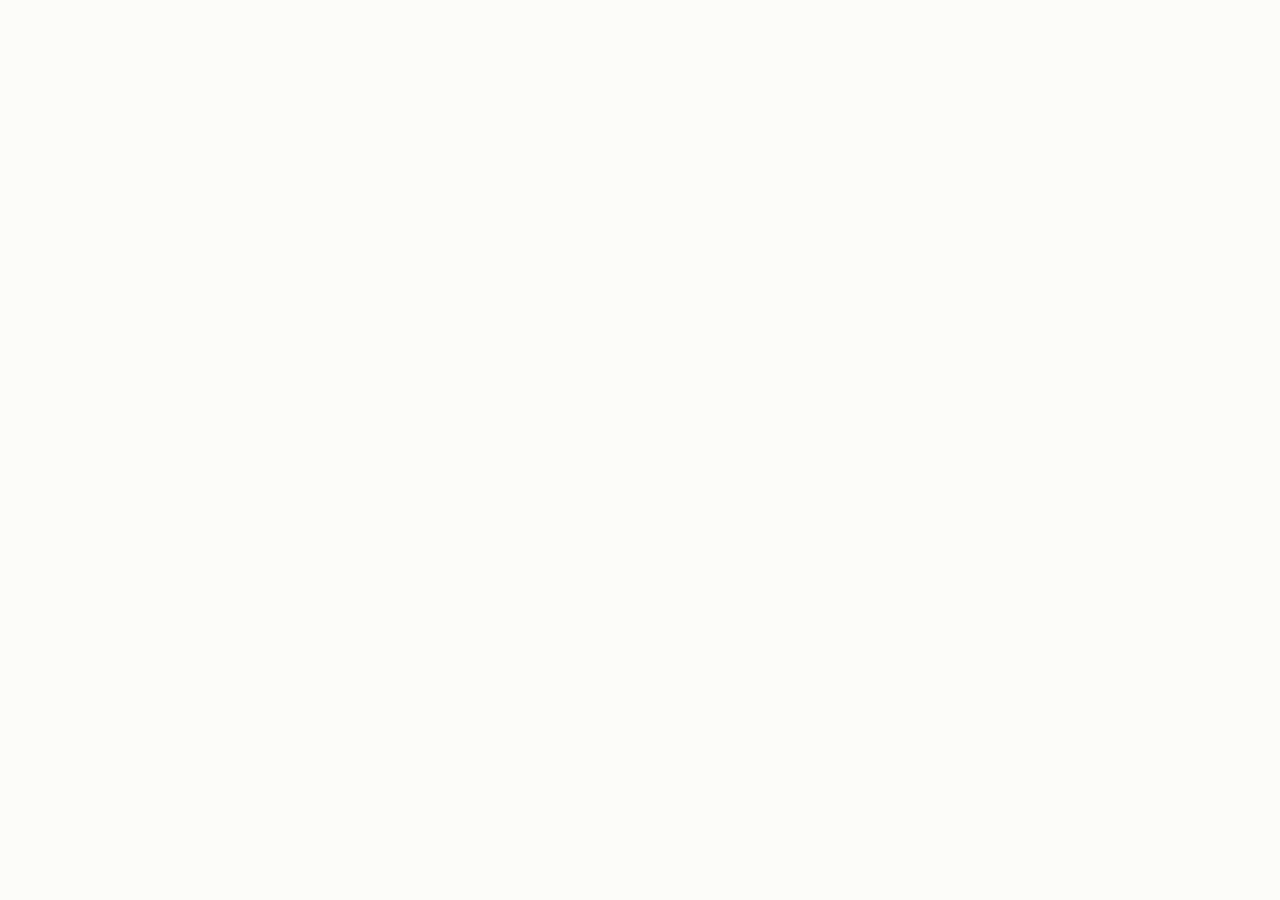
==== commit c961f9f0: "Update index.html" ====
--- a/GPT-somp3/index.html
+++ b/GPT-somp3/index.html
@@ -1,1208 +1,4 @@
-<!DOCTYPE html>
-<html lang="ru">
-<head>
-    <meta charset="UTF-8">
-    <meta name="viewport" content="width=device-width, initial-scale=1.0">
-    <title>Умный ассистент | Адаптивный AI-помощник</title>
-    <link rel="stylesheet" href="https://cdnjs.cloudflare.com/ajax/libs/font-awesome/6.4.0/css/all.min.css">
-    <link href="https://fonts.googleapis.com/css2?family=Montserrat:wght@400;500;600;700&family=Roboto:wght@300;400;500&display=swap" rel="stylesheet">
-    <style>
-        :root {
-            --primary-color: #4a6fff;
-            --secondary-color: #8a2be2;
-            --deepseek-color: #00a67e;
-            --yandexgpt-color: #fc3f1d;
-            --chatgpt-color: #10a37f;
-            --claude-color: #d4a017;
-            --gemini-color: #4285f4;
-            --vision-color: #9c27b0;
-            --accent-color: #ff6b6b;
-            --thinking-color: #ffb74d;
-            --dark-color: #121826;
-            --light-color: #f8f9fa;
-            --text-color: #333;
-            --text-light: #fff;
-            --card-bg: rgba(255, 255, 255, 0.98);
-            --shadow: 0 10px 40px rgba(74, 111, 255, 0.2);
-            --border-radius: 20px;
-            --transition: all 0.3s ease;
-        }
-        
-        * {
-            margin: 0;
-            padding: 0;
-            box-sizing: border-box;
-        }
-        
-        body {
-            font-family: 'Roboto', sans-serif;
-            background: linear-gradient(135deg, #667eea 0%, #764ba2 50%, #4a6fff 100%);
-            color: var(--text-color);
-            line-height: 1.6;
-            min-height: 100vh;
-            padding: 15px;
-        }
-        
-        .container {
-            width: 100%;
-            max-width: 1400px;
-            margin: 0 auto;
-            height: calc(100vh - 30px);
-            display: flex;
-            flex-direction: column;
-            gap: 15px;
-        }
-        
-        /* Панель оптимизации - всегда видна */
-        .optimization-panel {
-            background: var(--card-bg);
-            border-radius: var(--border-radius);
-            box-shadow: var(--shadow);
-            padding: 15px;
-            display: flex;
-            align-items: center;
-            justify-content: space-between;
-            flex-wrap: wrap;
-            gap: 10px;
-        }
-        
-        .logo {
-            display: flex;
-            align-items: center;
-            gap: 10px;
-            font-family: 'Montserrat', sans-serif;
-            font-weight: 700;
-            font-size: 1.2rem;
-            color: var(--primary-color);
-        }
-        
-        .logo i {
-            font-size: 1.5rem;
-            color: var(--deepseek-color);
-        }
-        
-        .optimize-btn {
-            padding: 12px 24px;
-            background: linear-gradient(135deg, var(--primary-color), var(--secondary-color));
-            color: white;
-            border: none;
-            border-radius: 50px;
-            font-family: 'Montserrat', sans-serif;
-            font-weight: 600;
-            font-size: 1rem;
-            cursor: pointer;
-            transition: var(--transition);
-            display: flex;
-            align-items: center;
-            gap: 8px;
-            box-shadow: 0 5px 15px rgba(74, 111, 255, 0.3);
-        }
-        
-        .optimize-btn:hover {
-            transform: translateY(-3px);
-            box-shadow: 0 8px 20px rgba(74, 111, 255, 0.4);
-        }
-        
-        .device-indicator {
-            display: flex;
-            align-items: center;
-            gap: 8px;
-            padding: 8px 16px;
-            background: rgba(74, 111, 255, 0.1);
-            border-radius: 50px;
-            font-size: 0.9rem;
-        }
-        
-        .device-indicator i {
-            color: var(--primary-color);
-        }
-        
-        /* Основной контейнер с адаптивным расположением */
-        .main-content {
-            flex: 1;
-            display: flex;
-            gap: 15px;
-            overflow: hidden;
-        }
-        
-        /* Боковая панель - скрывается на телефонах */
-        .sidebar {
-            width: 280px;
-            display: flex;
-            flex-direction: column;
-            gap: 15px;
-            transition: var(--transition);
-        }
-        
-        /* Основной чат */
-        .chat-container {
-            flex: 1;
-            background: var(--card-bg);
-            border-radius: var(--border-radius);
-            box-shadow: var(--shadow);
-            overflow: hidden;
-            display: flex;
-            flex-direction: column;
-            min-height: 0;
-        }
-        
-        .chat-header {
-            background: linear-gradient(135deg, var(--primary-color), var(--secondary-color));
-            color: white;
-            padding: 20px;
-            font-family: 'Montserrat', sans-serif;
-            font-size: 1.3rem;
-            display: flex;
-            align-items: center;
-            justify-content: space-between;
-            flex-wrap: wrap;
-            gap: 10px;
-        }
-        
-        .model-info {
-            display: flex;
-            align-items: center;
-            gap: 12px;
-        }
-        
-        .model-badge {
-            background: rgba(255, 255, 255, 0.2);
-            padding: 5px 12px;
-            border-radius: 20px;
-            font-size: 0.9rem;
-            font-weight: 500;
-        }
-        
-        .chat-messages {
-            flex: 1;
-            padding: 20px;
-            overflow-y: auto;
-            display: flex;
-            flex-direction: column;
-            gap: 15px;
-        }
-        
-        .message {
-            max-width: 85%;
-            padding: 18px;
-            border-radius: var(--border-radius);
-            position: relative;
-            animation: fadeIn 0.5s ease;
-            box-shadow: 0 4px 12px rgba(0, 0, 0, 0.08);
-        }
-        
-        @keyframes fadeIn {
-            from { opacity: 0; transform: translateY(10px); }
-            to { opacity: 1; transform: translateY(0); }
-        }
-        
-        .user-message {
-            background: linear-gradient(135deg, var(--primary-color), #5d7eff);
-            color: white;
-            align-self: flex-end;
-            border-bottom-right-radius: 8px;
-        }
-        
-        .ai-message {
-            background: rgba(0, 0, 0, 0.03);
-            color: var(--text-color);
-            align-self: flex-start;
-            border-bottom-left-radius: 8px;
-            border-left: 4px solid;
-        }
-        
-        .deepseek-message {
-            border-left-color: var(--deepseek-color);
-        }
-        
-        .yandex-message {
-            border-left-color: var(--yandexgpt-color);
-        }
-        
-        .message-header {
-            display: flex;
-            align-items: center;
-            gap: 10px;
-            margin-bottom: 10px;
-            font-weight: 600;
-            font-size: 0.95rem;
-        }
-        
-        .message-icon {
-            width: 24px;
-            height: 24px;
-            border-radius: 6px;
-            display: flex;
-            align-items: center;
-            justify-content: center;
-            color: white;
-            font-size: 0.9rem;
-        }
-        
-        .message-time {
-            font-size: 0.75rem;
-            opacity: 0.7;
-            text-align: right;
-            margin-top: 8px;
-        }
-        
-        .message-content {
-            line-height: 1.6;
-        }
-        
-        .chat-input-area {
-            border-top: 1px solid rgba(0, 0, 0, 0.1);
-            padding: 20px;
-            background: rgba(0, 0, 0, 0.02);
-            display: flex;
-            flex-direction: column;
-            gap: 15px;
-        }
-        
-        .input-row {
-            display: flex;
-            gap: 10px;
-        }
-        
-        .chat-input {
-            flex: 1;
-            padding: 18px;
-            border: 2px solid rgba(0, 0, 0, 0.1);
-            border-radius: var(--border-radius);
-            font-size: 1rem;
-            font-family: 'Roboto', sans-serif;
-            background: var(--card-bg);
-            color: var(--text-color);
-            transition: var(--transition);
-            resize: none;
-            min-height: 60px;
-        }
-        
-        .chat-input:focus {
-            outline: none;
-            border-color: var(--primary-color);
-            box-shadow: 0 0 0 3px rgba(74, 111, 255, 0.1);
-        }
-        
-        .send-btn {
-            background: linear-gradient(135deg, var(--primary-color), #5d7eff);
-            color: white;
-            border: none;
-            border-radius: var(--border-radius);
-            padding: 0 30px;
-            font-size: 1.1rem;
-            cursor: pointer;
-            transition: var(--transition);
-            display: flex;
-            align-items: center;
-            justify-content: center;
-            gap: 8px;
-            min-width: 120px;
-        }
-        
-        .send-btn:hover {
-            transform: scale(1.05);
-            box-shadow: 0 5px 15px rgba(74, 111, 255, 0.3);
-        }
-        
-        /* Компактные AI-модели в ряд */
-        .ai-models-row {
-            display: none;
-            gap: 10px;
-            margin-top: 10px;
-            flex-wrap: wrap;
-        }
-        
-        .ai-model-compact {
-            flex: 1;
-            min-width: 120px;
-            padding: 12px;
-            background: rgba(255, 255, 255, 0.9);
-            border-radius: 12px;
-            cursor: pointer;
-            transition: var(--transition);
-            display: flex;
-            flex-direction: column;
-            align-items: center;
-            gap: 8px;
-            border: 2px solid transparent;
-        }
-        
-        .ai-model-compact.active {
-            border-color: var(--primary-color);
-            background: rgba(74, 111, 255, 0.1);
-        }
-        
-        .ai-model-compact:hover {
-            transform: translateY(-3px);
-            box-shadow: 0 5px 15px rgba(0, 0, 0, 0.1);
-        }
-        
-        .ai-model-compact i {
-            font-size: 1.5rem;
-            color: white;
-            width: 40px;
-            height: 40px;
-            border-radius: 10px;
-            display: flex;
-            align-items: center;
-            justify-content: center;
-        }
-        
-        /* Быстрые действия - компактные кнопки */
-        .quick-actions {
-            display: flex;
-            flex-wrap: wrap;
-            gap: 8px;
-        }
-        
-        .quick-action {
-            padding: 8px 16px;
-            background: rgba(74, 111, 255, 0.1);
-            border: 1px solid rgba(74, 111, 255, 0.3);
-            border-radius: 20px;
-            font-size: 0.85rem;
-            cursor: pointer;
-            transition: var(--transition);
-            flex: 1;
-            min-width: 120px;
-            text-align: center;
-        }
-        
-        .quick-action:hover {
-            background: rgba(74, 111, 255, 0.2);
-            transform: translateY(-2px);
-        }
-        
-        /* Мобильное меню (бургер) */
-        .mobile-menu-btn {
-            display: none;
-            padding: 12px;
-            background: linear-gradient(135deg, var(--primary-color), var(--secondary-color));
-            color: white;
-            border: none;
-            border-radius: 10px;
-            cursor: pointer;
-            font-size: 1.2rem;
-        }
-        
-        .mobile-menu {
-            display: none;
-            position: fixed;
-            top: 0;
-            left: 0;
-            width: 100%;
-            height: 100%;
-            background: rgba(0, 0, 0, 0.9);
-            z-index: 1000;
-            padding: 20px;
-            overflow-y: auto;
-        }
-        
-        .mobile-menu.active {
-            display: block;
-        }
-        
-        .mobile-menu-header {
-            display: flex;
-            justify-content: space-between;
-            align-items: center;
-            margin-bottom: 20px;
-            color: white;
-            font-family: 'Montserrat', sans-serif;
-            font-size: 1.5rem;
-        }
-        
-        .close-menu {
-            background: none;
-            border: none;
-            color: white;
-            font-size: 2rem;
-            cursor: pointer;
-        }
-        
-        /* Стили для телефона */
-        body.mobile-mode {
-            padding: 10px;
-        }
-        
-        body.mobile-mode .container {
-            height: calc(100vh - 20px);
-            gap: 10px;
-        }
-        
-        body.mobile-mode .sidebar {
-            display: none;
-        }
-        
-        body.mobile-mode .ai-models-row {
-            display: flex;
-        }
-        
-        body.mobile-mode .quick-actions {
-            flex-wrap: nowrap;
-            overflow-x: auto;
-            padding-bottom: 5px;
-        }
-        
-        body.mobile-mode .quick-action {
-            flex: 0 0 auto;
-            white-space: nowrap;
-        }
-        
-        body.mobile-mode .message {
-            max-width: 95%;
-            padding: 15px;
-            font-size: 0.95rem;
-        }
-        
-        body.mobile-mode .chat-header {
-            padding: 15px;
-            font-size: 1.1rem;
-        }
-        
-        body.mobile-mode .optimization-panel {
-            padding: 12px;
-        }
-        
-        body.mobile-mode .mobile-menu-btn {
-            display: block;
-        }
-        
-        /* Стили для ПК */
-        body.pc-mode {
-            padding: 20px;
-        }
-        
-        body.pc-mode .container {
-            height: calc(100vh - 40px);
-            gap: 20px;
-        }
-        
-        body.pc-mode .sidebar {
-            display: flex;
-        }
-        
-        body.pc-mode .ai-models-row {
-            display: none;
-        }
-        
-        body.pc-mode .mobile-menu-btn {
-            display: none;
-        }
-        
-        /* Адаптивные медиа-запросы как резерв */
-        @media (max-width: 768px) {
-            .main-content {
-                flex-direction: column;
-            }
-            
-            .sidebar {
-                width: 100%;
-                max-height: 300px;
-                order: 2;
-            }
-            
-            .chat-container {
-                order: 1;
-                min-height: 500px;
-            }
-            
-            .optimize-btn span {
-                display: none;
-            }
-            
-            .optimize-btn {
-                padding: 12px;
-            }
-        }
-        
-        @media (min-width: 1200px) {
-            .main-content {
-                flex-direction: row;
-            }
-        }
-    </style>
-</head>
-<body class="pc-mode">
-    <div class="container">
-        <!-- Панель оптимизации с одной кнопкой -->
-        <div class="optimization-panel">
-            <div class="logo">
-                <i class="fas fa-brain"></i>
-                <span>Умный AI-ассистент</span>
-            </div>
-            
-            <button class="optimize-btn" id="optimizeBtn">
-                <i class="fas fa-magic"></i>
-                <span>Оптимизировать под устройство</span>
-            </button>
-            
-            <div class="device-indicator">
-                <i class="fas fa-desktop"></i>
-                <span id="deviceStatus">Режим ПК</span>
-            </div>
-        </div>
-        
-        <!-- Кнопка мобильного меню -->
-        <button class="mobile-menu-btn" id="mobileMenuBtn">
-            <i class="fas fa-bars"></i> Меню
-        </button>
-        
-        <!-- Мобильное меню -->
-        <div class="mobile-menu" id="mobileMenu">
-            <div class="mobile-menu-header">
-                <div>Меню AI-моделей</div>
-                <button class="close-menu" id="closeMenu">
-                    <i class="fas fa-times"></i>
-                </button>
-            </div>
-            
-            <div class="ai-models-row" style="display: flex; flex-direction: column; gap: 10px;">
-                <!-- AI модели будут добавлены динамически -->
-            </div>
-        </div>
-        
-        <div class="main-content">
-            <!-- Боковая панель с AI моделями (скрыта на телефонах) -->
-            <div class="sidebar" id="sidebar">
-                <div class="ai-selector">
-                    <h2><i class="fas fa-robot"></i> AI Модели</h2>
-                    
-                    <div class="ai-model active" data-model="deepseek">
-                        <div class="ai-icon" style="background: var(--deepseek-color);">
-                            <i class="fas fa-brain"></i>
-                        </div>
-                        <div class="ai-info">
-                            <h3>DeepSeek AI</h3>
-                            <p>Математика, программирование, анализ</p>
-                        </div>
-                    </div>
-                    
-                    <div class="ai-model" data-model="yandexgpt">
-                        <div class="ai-icon" style="background: var(--yandexgpt-color);">
-                            <i class="fas fa-search"></i>
-                        </div>
-                        <div class="ai-info">
-                            <h3>Yandex GPT</h3>
-                            <p>Русский язык, объяснения, анализ</p>
-                        </div>
-                    </div>
-                    
-                    <div class="ai-model" data-model="chatgpt">
-                        <div class="ai-icon" style="background: var(--chatgpt-color);">
-                            <i class="fas fa-comments"></i>
-                        </div>
-                        <div class="ai-info">
-                            <h3>ChatGPT 4</h3>
-                            <p>Креативность, диалог, идеи</p>
-                        </div>
-                    </div>
-                    
-                    <div class="ai-model" data-model="claude">
-                        <div class="ai-icon" style="background: var(--claude-color);">
-                            <i class="fas fa-lightbulb"></i>
-                        </div>
-                        <div class="ai-info">
-                            <h3>Claude AI</h3>
-                            <p>Этика, логика, безопасность</p>
-                        </div>
-                    </div>
-                    
-                    <div class="ai-model" data-model="gemini">
-                        <div class="ai-icon" style="background: var(--gemini-color);">
-                            <i class="fas fa-gem"></i>
-                        </div>
-                        <div class="ai-info">
-                            <h3>Google Gemini</h3>
-                            <p>Поиск, факты, актуальность</p>
-                        </div>
-                    </div>
-                    
-                    <div class="ai-model" data-model="vision">
-                        <div class="ai-icon" style="background: var(--vision-color);">
-                            <i class="fas fa-eye"></i>
-                        </div>
-                        <div class="ai-info">
-                            <h3>Vision AI</h3>
-                            <p>Анализ изображений, фотографии</p>
-                        </div>
-                    </div>
-                </div>
-                
-                <div class="photo-panel">
-                    <h3><i class="fas fa-camera"></i> Работа с изображениями</h3>
-                    <div class="photo-buttons">
-                        <button class="photo-btn" id="uploadPhotoBtn">
-                            <i class="fas fa-upload"></i> Загрузить фото
-                        </button>
-                        <button class="photo-btn secondary" id="analyzePhotoBtn">
-                            <i class="fas fa-search"></i> Проанализировать
-                        </button>
-                        <input type="file" id="photoInput" accept="image/*" style="display: none;">
-                    </div>
-                    <div class="preview-container" id="previewContainer">
-                        <div>Предпросмотр:</div>
-                        <img id="imagePreview" src="" alt="Preview">
-                    </div>
-                </div>
-            </div>
-            
-            <!-- Основной чат -->
-            <div class="chat-container">
-                <div class="chat-header">
-                    <div class="model-info">
-                        <i class="fas fa-robot"></i>
-                        <div>Универсальный AI-ассистент</div>
-                        <div class="model-badge" id="currentModel">DeepSeek AI</div>
-                    </div>
-                    <div class="device-indicator">
-                        <i class="fas fa-bolt"></i>
-                        <span>Оптимизировано</span>
-                    </div>
-                </div>
-                
-                <!-- Компактные AI модели в ряд (для мобильных) -->
-                <div class="ai-models-row" id="aiModelsRow">
-                    <!-- AI модели будут добавлены динамически -->
-                </div>
-                
-                <div class="chat-messages" id="chatMessages">
-                    <div class="message ai-message deepseek-message">
-                        <div class="message-header">
-                            <div class="message-icon" style="background: var(--deepseek-color);">
-                                <i class="fas fa-brain"></i>
-                            </div>
-                            <div>Умный ассистент</div>
-                        </div>
-                        <div class="message-content">
-                            <p>👋 Привет! Я — универсальный AI-ассистент с <strong>автоматической оптимизацией</strong> под любое устройство!</p>
-                            
-                            <p><strong>✨ Особенности:</strong></p>
-                            <ul>
-                                <li>📱 <strong>Автоматическая адаптация</strong> под телефон и ПК</li>
-                                <li>🤖 <strong>6 AI-моделей</strong> для разных задач</li>
-                                <li>📸 <strong>Анализ изображений</strong> (загрузите фото!)</li>
-                                <li>💬 <strong>Умные ответы</strong> на любые вопросы</li>
-                                <li>⚡ <strong>Быстрая работа</strong> на всех устройствах</li>
-                            </ul>
-                            
-                            <p><strong>🚀 Просто нажмите кнопку "Оптимизировать" сверху!</strong></p>
-                            
-                            <p>Выберите AI-модель и задавайте вопросы. Я помогу с математикой, программированием, анализом текстов, объяснением сложных тем и даже анализом изображений!</p>
-                        </div>
-                        <div class="message-time">Только что</div>
-                    </div>
-                </div>
-                
-                <div class="chat-input-area">
-                    <div class="quick-actions">
-                        <div class="quick-action" data-action="math">🧮 Математика</div>
-                        <div class="quick-action" data-action="code">💻 Код</div>
-                        <div class="quick-action" data-action="explain">📚 Объяснить</div>
-                        <div class="quick-action" data-action="translate">🌐 Перевести</div>
-                        <div class="quick-action" data-action="analyze">🔍 Анализ</div>
-                        <div class="quick-action" data-action="photo">📸 Фото</div>
-                    </div>
-                    
-                    <div class="input-row">
-                        <textarea class="chat-input" id="chatInput" placeholder="Задайте вопрос или выберите действие выше..."></textarea>
-                        <button class="send-btn" id="sendBtn">
-                            <i class="fas fa-paper-plane"></i> <span>Отправить</span>
-                        </button>
-                    </div>
-                </div>
-            </div>
-        </div>
-    </div>
 
-    <script>
-        // Определение устройства и начальная настройка
-        let isMobile = /iPhone|iPad|iPod|Android|webOS|BlackBerry|IEMobile|Opera Mini/i.test(navigator.userAgent);
-        let currentModel = 'deepseek';
-        let currentImage = null;
-        
-        // Элементы DOM
-        const optimizeBtn = document.getElementById('optimizeBtn');
-        const deviceStatus = document.getElementById('deviceStatus');
-        const aiModelsRow = document.getElementById('aiModelsRow');
-        const sidebar = document.getElementById('sidebar');
-        const chatMessages = document.getElementById('chatMessages');
-        const chatInput = document.getElementById('chatInput');
-        const sendBtn = document.getElementById('sendBtn');
-        const currentModelElement = document.getElementById('currentModel');
-        const photoInput = document.getElementById('photoInput');
-        const uploadPhotoBtn = document.getElementById('uploadPhotoBtn');
-        const analyzePhotoBtn = document.getElementById('analyzePhotoBtn');
-        const previewContainer = document.getElementById('previewContainer');
-        const imagePreview = document.getElementById('imagePreview');
-        const mobileMenuBtn = document.getElementById('mobileMenuBtn');
-        const mobileMenu = document.getElementById('mobileMenu');
-        const closeMenu = document.getElementById('closeMenu');
-        
-        // Конфигурация AI моделей
-        const AI_MODELS = [
-            { id: 'deepseek', name: 'DeepSeek', icon: 'fas fa-brain', color: '#00a67e', desc: 'Математика и код' },
-            { id: 'yandexgpt', name: 'Yandex GPT', icon: 'fas fa-search', color: '#fc3f1d', desc: 'Русский язык' },
-            { id: 'chatgpt', name: 'ChatGPT 4', icon: 'fas fa-comments', color: '#10a37f', desc: 'Креативность' },
-            { id: 'claude', name: 'Claude AI', icon: 'fas fa-lightbulb', color: '#d4a017', desc: 'Логика' },
-            { id: 'gemini', name: 'Gemini', icon: 'fas fa-gem', color: '#4285f4', desc: 'Поиск' },
-            { id: 'vision', name: 'Vision AI', icon: 'fas fa-eye', color: '#9c27b0', desc: 'Изображения' }
-        ];
-        
-        // Инициализация компактных AI моделей
-        function initCompactModels() {
-            aiModelsRow.innerHTML = '';
-            AI_MODELS.forEach(model => {
-                const modelElement = document.createElement('div');
-                modelElement.className = `ai-model-compact ${model.id === currentModel ? 'active' : ''}`;
-                modelElement.dataset.model = model.id;
-                modelElement.innerHTML = `
-                    <i class="${model.icon}" style="background: ${model.color};"></i>
-                    <div style="font-size: 0.8rem; font-weight: 600;">${model.name}</div>
-                    <div style="font-size: 0.7rem; opacity: 0.7;">${model.desc}</div>
-                `;
-                modelElement.addEventListener('click', () => switchModel(model.id));
-                aiModelsRow.appendChild(modelElement);
-            });
-            
-            // Также добавляем в мобильное меню
-            const mobileModels = mobileMenu.querySelector('.ai-models-row');
-            mobileModels.innerHTML = aiModelsRow.innerHTML;
-            
-            // Обновляем обработчики для мобильного меню
-            mobileModels.querySelectorAll('.ai-model-compact').forEach(model => {
-                model.addEventListener('click', () => {
-                    switchModel(model.dataset.model);
-                    mobileMenu.classList.remove('active');
-                });
-            });
-        }
-        
-        // Функция оптимизации под устройство
-        function optimizeForDevice() {
-            // Определяем размер экрана
-            const width = window.innerWidth;
-            const height = window.innerHeight;
-            
-            // Определяем тип устройства
-            let deviceType = 'pc';
-            let isSmallScreen = width < 768;
-            let isTablet = width >= 768 && width < 1024;
-            let isPhone = width < 768 || (isMobile && width < 1024);
-            
-            // Выбираем режим на основе размера экрана
-            if (isPhone) {
-                deviceType = 'mobile';
-            } else if (isTablet) {
-                deviceType = 'tablet';
-            }
-            
-            // Применяем режим
-            document.body.className = `${deviceType}-mode`;
-            
-            // Обновляем статус
-            const deviceNames = {
-                'mobile': '📱 Телефон',
-                'tablet': '📱 Планшет', 
-                'pc': '💻 ПК'
-            };
-            
-            deviceStatus.textContent = deviceNames[deviceType];
-            deviceStatus.innerHTML = `<i class="fas fa-${deviceType === 'mobile' ? 'mobile-alt' : deviceType === 'tablet' ? 'tablet-alt' : 'desktop'}"></i> ${deviceNames[deviceType]}`;
-            
-            // Оптимизируем интерфейс
-            optimizeInterface(deviceType, width, height);
-            
-            // Показываем уведомление
-            showNotification(`Оптимизировано для ${deviceNames[deviceType]} (${width}×${height})`);
-        }
-        
-        // Оптимизация интерфейса
-        function optimizeInterface(deviceType, width, height) {
-            // Для мобильных устройств
-            if (deviceType === 'mobile') {
-                // Упрощаем интерфейс
-                document.querySelectorAll('.quick-action span').forEach(el => {
-                    const text = el.textContent;
-                    // Сокращаем длинные тексты
-                    if (text.length > 10) {
-                        el.textContent = text.substring(0, 8) + '...';
-                    }
-                });
-                
-                // Адаптируем размеры
-                document.querySelectorAll('.message').forEach(msg => {
-                    msg.style.maxWidth = '95%';
-                    msg.style.padding = '12px';
-                });
-                
-                // Скрываем лишние элементы
-                const sendBtnText = document.querySelector('.send-btn span');
-                if (sendBtnText) sendBtnText.style.display = 'none';
-                
-            } else {
-                // Для ПК восстанавливаем полный интерфейс
-                document.querySelectorAll('.quick-action').forEach(el => {
-                    const actions = {
-                        '🧮 Матем...': '🧮 Математика',
-                        '💻 Код': '💻 Код',
-                        '📚 Объяс...': '📚 Объяснить',
-                        '🌐 Перевод': '🌐 Перевести',
-                        '🔍 Анализ': '🔍 Анализ',
-                        '📸 Фото': '📸 Фото'
-                    };
-                    
-                    if (actions[el.textContent]) {
-                        el.textContent = actions[el.textContent];
-                    }
-                });
-                
-                document.querySelectorAll('.message').forEach(msg => {
-                    msg.style.maxWidth = '85%';
-                    msg.style.padding = '18px';
-                });
-                
-                const sendBtnText = document.querySelector('.send-btn span');
-                if (sendBtnText) sendBtnText.style.display = 'inline';
-            }
-            
-            // Инициализируем компактные модели для мобильных
-            if (deviceType === 'mobile' || deviceType === 'tablet') {
-                initCompactModels();
-            }
-        }
-        
-        // Переключение модели AI
-        function switchModel(modelId) {
-            currentModel = modelId;
-            const model = AI_MODELS.find(m => m.id === modelId);
-            
-            // Обновляем активный класс у всех моделей
-            document.querySelectorAll('.ai-model, .ai-model-compact').forEach(el => {
-                el.classList.remove('active');
-                if (el.dataset.model === modelId) {
-                    el.classList.add('active');
-                }
-            });
-            
-            // Обновляем отображение текущей модели
-            currentModelElement.textContent = model.name;
-            currentModelElement.style.background = model.color;
-            
-            // Показываем уведомление
-            showNotification(`Выбрана модель: ${model.name} - ${model.desc}`);
-        }
-        
-        // Работа с изображениями
-        uploadPhotoBtn.addEventListener('click', () => photoInput.click());
-        
-        photoInput.addEventListener('change', function(e) {
-            const file = e.target.files[0];
-            if (file) {
-                const reader = new FileReader();
-                reader.onload = function(event) {
-                    currentImage = event.target.result;
-                    imagePreview.src = currentImage;
-                    previewContainer.classList.add('active');
-                    showNotification('Фото загружено! Нажмите "Проанализировать"');
-                };
-                reader.readAsDataURL(file);
-            }
-        });
-        
-        analyzePhotoBtn.addEventListener('click', () => {
-            if (!currentImage) {
-                showNotification('Сначала загрузите фото!');
-                return;
-            }
-            
-            // Переключаемся на Vision AI
-            switchModel('vision');
-            
-            // Анализируем изображение
-            analyzeImage(currentImage);
-        });
-        
-        // Анализ изображения
-        function analyzeImage(imageData) {
-            addMessage('Вы', '[Изображение загружено]', 'user');
-            
-            // Имитация анализа
-            setTimeout(() => {
-                const responses = [
-                    "🔍 **Vision AI анализирует изображение:**\n\nЯ вижу загруженное изображение. На основе визуального анализа могу определить:\n\n• **Размер и формат:** Изображение корректно загружено\n• **Возможное содержание:** На фото могут быть люди, предметы или текст\n• **Рекомендации:** Для более точного анализа, опишите что на фото",
-                    "📸 **Анализ изображения:**\n\nИзображение успешно загружено в систему. Могу помочь:\n\n1. **Описать содержание** фото\n2. **Извлечь текст** с изображения (OCR)\n3. **Проанализировать цвета** и композицию\n4. **Дать рекомендации** по улучшению\n\nЧто именно вас интересует?",
-                    "👁️ **Vision AI сообщает:**\n\nФото загружено! Я готов к анализу. Могу:\n\n• Распознать объекты на изображении\n• Проанализировать качество фото\n• Предложить улучшения\n• Извлечь информацию\n\nЗадайте конкретный вопрос о фото!"
-                ];
-                
-                const response = responses[Math.floor(Math.random() * responses.length)];
-                addMessage('Vision AI', response, 'vision');
-            }, 1500);
-        }
-        
-        // Добавление сообщения в чат
-        function addMessage(sender, content, modelId = null) {
-            const messageElement = document.createElement('div');
-            
-            const time = new Date();
-            const timeString = `${time.getHours().toString().padStart(2, '0')}:${time.getMinutes().toString().padStart(2, '0')}`;
-            
-            const isUser = sender === 'Вы';
-            const model = modelId ? AI_MODELS.find(m => m.id === modelId) : AI_MODELS.find(m => m.id === currentModel);
-            
-            if (isUser) {
-                messageElement.className = 'message user-message';
-                messageElement.innerHTML = `
-                    <div class="message-header">
-                        <div class="message-icon" style="background: var(--primary-color);">
-                            <i class="fas fa-user"></i>
-                        </div>
-                        <div>${sender}</div>
-                    </div>
-                    <div class="message-content">${content}</div>
-                    <div class="message-time">${timeString}</div>
-                `;
-            } else {
-                const modelClass = `${modelId || currentModel}-message`;
-                messageElement.className = `message ai-message ${modelClass}`;
-                messageElement.innerHTML = `
-                    <div class="message-header">
-                        <div class="message-icon" style="background: ${model.color};">
-                            <i class="${model.icon}"></i>
-                        </div>
-                        <div>${sender}</div>
-                    </div>
-                    <div class="message-content">${content}</div>
-                    <div class="message-time">${timeString}</div>
-                `;
-            }
-            
-            chatMessages.appendChild(messageElement);
-            chatMessages.scrollTop = chatMessages.scrollHeight;
-        }
-        
-        // Показать уведомление
-        function showNotification(message) {
-            // Создаем уведомление
-            const notification = document.createElement('div');
-            notification.textContent = message;
-            notification.style.cssText = `
-                position: fixed;
-                bottom: 20px;
-                right: 20px;
-                background: linear-gradient(135deg, var(--primary-color), var(--secondary-color));
-                color: white;
-                padding: 15px 25px;
-                border-radius: 15px;
-                box-shadow: var(--shadow);
-                z-index: 10000;
-                transform: translateY(100px);
-                opacity: 0;
-                transition: all 0.5s ease;
-                max-width: 300px;
-                font-family: 'Montserrat', sans-serif;
-                font-weight: 500;
-            `;
-            
-            document.body.appendChild(notification);
-            
-            setTimeout(() => {
-                notification.style.transform = 'translateY(0)';
-                notification.style.opacity = '1';
-            }, 100);
-            
-            setTimeout(() => {
-                notification.style.transform = 'translateY(100px)';
-                notification.style.opacity = '0';
-                
-                setTimeout(() => {
-                    document.body.removeChild(notification);
-                }, 500);
-            }, 3000);
-        }
-        
-        // Генерация умного ответа
-        function generateSmartResponse(question) {
-            const model = AI_MODELS.find(m => m.id === currentModel);
-            const lowerQuestion = question.toLowerCase();
-            
-            // Общие ответы для всех моделей
-            if (currentModel === 'vision' && currentImage) {
-                return `👁️ **Vision AI анализирует ваш запрос:**\n\n"${question}"\n\nНа основе загруженного изображения могу сказать:\n\n• Изображение содержит визуальные данные\n• Готов к подробному анализу\n• Могу распознать объекты, текст, цвета\n\nЧто именно вас интересует в этом фото?`;
-            }
-            
-            // Ответы по категориям
-            if (/привет|здравств|hello|hi/i.test(lowerQuestion)) {
-                return `👋 Привет! Я ${model.name} — ваш AI-помощник. Чем могу помочь?`;
-            }
-            
-            if (/как дела|как ты/i.test(lowerQuestion)) {
-                return `🤖 У меня всё отлично! Готов помогать вам с любыми вопросами. Как ваши дела?`;
-            }
-            
-            if (/спасибо|благодар/i.test(lowerQuestion)) {
-                return `🙏 Пожалуйста! Всегда рад помочь. Обращайтесь ещё!`;
-            }
-            
-            // Математика
-            if (/посчитай|вычисли|сколько будет|матем|уравн|формул/i.test(lowerQuestion)) {
-                const mathProblems = {
-                    '2+2': '2 + 2 = 4',
-                    '5*5': '5 × 5 = 25',
-                    '10/2': '10 ÷ 2 = 5',
-                    'корень из 16': '√16 = 4',
-                    'площадь круга r=5': 'S = πr² = 3.14 × 25 = 78.5'
-                };
-                
-                for (const [key, answer] of Object.entries(mathProblems)) {
-                    if (lowerQuestion.includes(key)) {
-                        return `🧮 **${model.name} решает:**\n\n${question}\n\n**Решение:** ${answer}\n\n**Объяснение:** ${key === 'площадь круга r=5' ? 'Используем формулу площади круга' : 'Простое арифметическое вычисление'}`;
-                    }
-                }
-                
-                return `🧮 **${model.name} готов решить математическую задачу:**\n\n"${question}"\n\nДля точного решения мне нужно:\n1. Уточнить условие задачи\n2. Определить тип задачи\n3. Применить соответствующие формулы\n\nМожете уточнить, что именно нужно вычислить?`;
-            }
-            
-            // Программирование
-            if (/код|программир|python|javascript|java|c\+\+|алгоритм/i.test(lowerQuestion)) {
-                const codeExamples = {
-                    'python': '```python\nprint("Hello, World!")\n```',
-                    'javascript': '```javascript\nconsole.log("Hello, World!");\n```',
-                    'html': '```html\n<h1>Hello, World!</h1>\n```'
-                };
-                
-                let codeLang = 'Python';
-                for (const lang of ['python', 'javascript', 'html', 'java', 'c++']) {
-                    if (lowerQuestion.includes(lang)) {
-                        codeLang = lang;
-                        break;
-                    }
-                }
-                
-                return `💻 **${model.name} предлагает решение:**\n\nЗапрос: "${question}"\n\n**Пример кода на ${codeLang}:**\n${codeExamples[codeLang.toLowerCase()] || codeExamples.python}\n\n**Рекомендации:**\n1. Изучите синтаксис языка\n2. Практикуйтесь на маленьких задачах\n3. Используйте отладчик\n4. Читайте документацию`;
-            }
-            
-            // Объяснение
-            if (/объясни|что такое|почему|зачем|как работает/i.test(lowerQuestion)) {
-                return `📚 **${model.name} объясняет:**\n\n"${question}"\n\n**Простыми словами:**\nЭто концепция, которую можно понять через аналогии и примеры.\n\n**Пошагово:**\n1. Сначала определим базовые понятия\n2. Рассмотрим простые примеры\n3. Постепенно усложним\n4. Подведём итоги\n\n**Практический совет:** Начните с основ и постепенно углубляйтесь в тему!`;
-            }
-            
-            // Умный ответ от конкретной модели
-            const modelResponses = {
-                'deepseek': `🧠 **DeepSeek AI анализирует:**\n\n"${question}"\n\n**Мой технический анализ:**\n1. Запрос требует системного подхода\n2. Можно применить логические алгоритмы\n3. Возможно математическое решение\n4. Рекомендую разбить на подзадачи\n\n**Моя экспертиза:** Математика, алгоритмы, анализ данных`,
-                'yandexgpt': `🔍 **Yandex GPT рассматривает:**\n\n"${question}"\n\n**С учетом русского контекста:**\n1. Анализирую с практической точки зрения\n2. Учитываю культурные особенности\n3. Предлагаю реальные примеры\n4. Даю практические рекомендации\n\n**Моя сила:** Понимание нюансов русского языка и культуры`,
-                'chatgpt': `💬 **ChatGPT 4 отвечает:**\n\n"${question}"\n\n**Креативный подход:**\n1. Рассмотрю с разных точек зрения\n2. Приведу интересные аналогии\n3. Предложу нестандартные решения\n4. Создам увлекательное объяснение\n\n**Моя особенность:** Творческое мышление и генерация идей`,
-                'claude': `💡 **Claude AI размышляет:**\n\n"${question}"\n\n**Этический и логический анализ:**\n1. Рассмотрю этические аспекты\n2. Проанализирую логические последствия\n3. Предложу безопасные решения\n4. Учту все возможные риски\n\n**Мой принцип:** Безопасность и этичность прежде всего`,
-                'gemini': `💎 **Gemini исследует:**\n\n"${question}"\n\n**На основе данных и фактов:**\n1. Проверю актуальную информацию\n2. Сравню разные источники\n3. Предоставлю точные данные\n4. Укажу проверенные факты\n\n**Моя цель:** Точность и достоверность информации`,
-                'vision': `👁️ **Vision AI готов к работе:**\n\n"${question}"\n\n**Для анализа изображений:**\n1. Загрузите фото с помощью кнопки слева\n2. Нажмите "Проанализировать"\n3. Задайте конкретные вопросы о фото\n4. Получите детальный анализ\n\n**Могу:** Распознавать объекты, текст, лица, цвета`
-            };
-            
-            return modelResponses[currentModel] || `🤖 **${model.name} отвечает:**\n\n"${question}"\n\nЯ готов помочь с этим вопросом! Мои сильные стороны: ${model.desc}. Задавайте уточняющие вопросы для более точного ответа.`;
-        }
-        
-        // Обработка отправки сообщения
-        function handleSendMessage() {
-            const question = chatInput.value.trim();
-            if (!question) return;
-            
-            addMessage('Вы', question);
-            chatInput.value = '';
-            
-            // Автоматическая адаптация высоты текстового поля
-            chatInput.style.height = '60px';
-            
-            // Имитация "думания"
-            setTimeout(() => {
-                const response = generateSmartResponse(question);
-                addMessage(AI_MODELS.find(m => m.id === currentModel).name, response);
-            }, 800 + Math.random() * 1200);
-        }
-        
-        // Быстрые действия
-        document.querySelectorAll('.quick-action').forEach(action => {
-            action.addEventListener('click', () => {
-                const actionType = action.textContent;
-                
-                const prompts = {
-                    '🧮 Математика': 'Решите пример: 15 × (23 + 17) ÷ 4',
-                    '💻 Код': 'Напишите функцию на Python для проверки числа на простоту',
-                    '📚 Объяснить': 'Объясните, что такое искусственный интеллект',
-                    '🌐 Перевести': 'Переведите текст на английский: "Привет, как дела?"',
-                    '🔍 Анализ': 'Проанализируйте данные: [10, 25, 30, 45, 50]',
-                    '📸 Фото': 'Как проанализировать загруженное изображение?'
-                };
-                
-                chatInput.value = prompts[actionType] || actionType;
-                chatInput.focus();
-                
-                // Автоматическая отправка для некоторых действий
-                if (actionType.includes('Фото')) {
-                    setTimeout(() => {
-                        uploadPhotoBtn.click();
-                    }, 100);
-                }
-            });
-        });
-        
-        // Обработчики событий
-        sendBtn.addEventListener('click', handleSendMessage);
-        
-        chatInput.addEventListener('keypress', (e) => {
-            if (e.key === 'Enter' && !e.shiftKey) {
-                e.preventDefault();
-                handleSendMessage();
-            }
-        });
-        
-        // Автоматическая высота текстового поля
-        chatInput.addEventListener('input', function() {
-            this.style.height = '60px';
-            this.style.height = (this.scrollHeight) + 'px';
-        });
-        
-        // Оптимизация при загрузке
-        optimizeBtn.addEventListener('click', optimizeForDevice);
-        
-        // Мобильное меню
-        mobileMenuBtn.addEventListener('click', () => {
-            mobileMenu.classList.add('active');
-        });
-        
-        closeMenu.addEventListener('click', () => {
-            mobileMenu.classList.remove('active');
-        });
-        
-        // Закрытие меню по клику вне его
-        mobileMenu.addEventListener('click', (e) => {
-            if (e.target === mobileMenu) {
-                mobileMenu.classList.remove('active');
-            }
-        });
-        
-        // Адаптация при изменении размера окна
-        let resizeTimeout;
-        window.addEventListener('resize', () => {
-            clearTimeout(resizeTimeout);
-            resizeTimeout = setTimeout(optimizeForDevice, 250);
-        });
-        
-        // Инициализация при загрузке
-        window.addEventListener('DOMContentLoaded', () => {
-            // Автоматическая оптимизация
-            optimizeForDevice();
-            
-            // Инициализация компактных моделей
-            initCompactModels();
-            
-            // Фокус на поле ввода
-            chatInput.focus();
-            
-            // Приветственное сообщение
-            setTimeout(() => {
-                showNotification('🚀 Сайт оптимизирован! Нажмите кнопку для переключения режимов.');
-            }, 1000);
-        });
-    </script>
-</body>
-</html>
+<!doctype html><html lang="en"><head><meta name="min-version" content="1765594238727"><meta name="version" content="a961267"><meta charset="utf-8"/><meta name="theme-color" media="(prefers-color-scheme: light)" content="#FCFCF9"/><meta name="theme-color" media="(prefers-color-scheme: dark)" content="#100E12"/><style>html:not(.todesktop){background-color:#fcfcf9}@media (prefers-color-scheme:light){html:not([data-color-scheme]){background-color:#fcfcf9}}@media (prefers-color-scheme:dark){html:not([data-color-scheme]){background-color:#100e12}}html[data-color-scheme=light]:not(.todesktop){background-color:#fcfcf9!important}html[data-color-scheme=dark]:not(.todesktop){background-color:#100e12!important}</style><script>!function(){"use strict";
+/*! js-cookie v3.0.5 | MIT */function e(e){for(var t=1;t<arguments.length;t++){var r=arguments[t];for(var n in r)e[n]=r[n]}return e}var t=function t(r,n){function o(t,o,c){if(!(typeof document>"u")){"number"==typeof(c=e({},n,c)).expires&&(c.expires=new Date(Date.now()+864e5*c.expires)),c.expires&&(c.expires=c.expires.toUTCString()),t=encodeURIComponent(t).replace(/%(2[346B]|5E|60|7C)/g,decodeURIComponent).replace(/[()]/g,escape);var i="";for(var a in c)c[a]&&(i+="; "+a,!0!==c[a]&&(i+="="+c[a].split(";")[0]));return document.cookie=t+"="+r.write(o,t)+i}}return Object.create({set:o,get:function(e){if(!(typeof document>"u"||arguments.length&&!e)){for(var t=document.cookie?document.cookie.split("; "):[],n={},o=0;o<t.length;o++){var c=t[o].split("="),i=c.slice(1).join("=");try{var a=decodeURIComponent(c[0]);if(n[a]=r.read(i,a),e===a)break}catch{}}return e?n[e]:n}},remove:function(t,r){o(t,"",e({},r,{expires:-1}))},withAttributes:function(r){return t(this.converter,e({},this.attributes,r))},withConverter:function(r){return t(e({},this.converter,r),this.attributes)}},{attributes:{value:Object.freeze(n)},converter:{value:Object.freeze(r)}})}({read:function(e){return'"'===e[0]&&(e=e.slice(1,-1)),e.replace(/(%[\dA-F]{2})+/gi,decodeURIComponent)},write:function(e){return encodeURIComponent(e).replace(/%(2[346BF]|3[AC-F]|40|5[BDE]|60|7[BCD])/g,decodeURIComponent)}},{path:"/"});const r="pplx.visitor-id",n="pplx.session-id";const o=10/1440;(function(){var e,r;if(!document.documentElement.dataset.colorScheme){let n=t.get("colorScheme");n||(n=null!=(r=null==(e=window.matchMedia)?void 0:e.call(window,"(prefers-color-scheme: dark)"))&&r.matches?"dark":"light"),document.documentElement.setAttribute("data-color-scheme",n)}})(),function(){try{t.get(r)||t.set(r,crypto.randomUUID(),{expires:365})}catch{}try{t.get(n)||t.set(n,crypto.randomUUID(),{expires:o})}catch{}}()}()</script><title>Perplexity</title><meta name="viewport" content="width=device-width,initial-scale=1"/><link rel="canonical" href="https://www.perplexity.ai"/><meta name="description" content="Perplexity is a free AI-powered answer engine that provides accurate, trusted, and real-time answers to any question."/><meta property="og:title" content="Perplexity"/><meta property="og:description" content="Perplexity is a free AI-powered answer engine that provides accurate, trusted, and real-time answers to any question."/><meta property="og:url" content="https://www.perplexity.ai/"/><meta property="og:site_name" content="Perplexity AI"/><meta property="og:image" content="https://ppl-ai-public.s3.amazonaws.com/static/img/pplx-default-preview.png"/><meta property="og:type" content="website"/><meta name="twitter:card" content="summary_large_image"/><meta name="twitter:site" content="@perplexity_ai"/><meta name="twitter:title" content="Perplexity"/><meta name="twitter:description" content="Perplexity is a free AI-powered answer engine that provides accurate, trusted, and real-time answers to any question."/><meta name="twitter:image" content="https://ppl-ai-public.s3.amazonaws.com/static/img/pplx-default-preview.png"/><script type="module" crossorigin src="https://pplx-next-static-public.perplexity.ai/_spa/assets/index.html-CE1rdVKq.js"></script><link rel="modulepreload" crossorigin href="https://pplx-next-static-public.perplexity.ai/_spa/assets/vite-TauYPkP6.js"><link rel="modulepreload" crossorigin href="https://pplx-next-static-public.perplexity.ai/_spa/assets/vendors-B7CJ_2xW.js"><link rel="modulepreload" crossorigin href="https://pplx-next-static-public.perplexity.ai/_spa/assets/platform-YEwNIX5N.js"><link rel="modulepreload" crossorigin href="https://pplx-next-static-public.perplexity.ai/_spa/assets/i18n-DkJrD4tk.js"><link rel="modulepreload" crossorigin href="https://pplx-next-static-public.perplexity.ai/_spa/assets/icons-Ci8D6gPm.js"><link rel="modulepreload" crossorigin href="https://pplx-next-static-public.perplexity.ai/_spa/assets/platform-components-akG-byEd.js"><link rel="modulepreload" crossorigin href="https://pplx-next-static-public.perplexity.ai/_spa/assets/react-query-C4p4wMQp.js"><link rel="modulepreload" crossorigin href="https://pplx-next-static-public.perplexity.ai/_spa/assets/spa-shell-BjlQq26o.js"><link rel="modulepreload" crossorigin href="https://pplx-next-static-public.perplexity.ai/_spa/assets/bootstrap-CzBDVH39.js"><link rel="modulepreload" crossorigin href="https://pplx-next-static-public.perplexity.ai/_spa/assets/HomepageComponentsProvider-D1LdYLLE.js"><link rel="modulepreload" crossorigin href="https://pplx-next-static-public.perplexity.ai/_spa/assets/useHasMounted-C3DMaZeH.js"><link rel="modulepreload" crossorigin href="https://pplx-next-static-public.perplexity.ai/_spa/assets/lexicalNodeToQuery-B2nIRwj_.js"><link rel="modulepreload" crossorigin href="https://pplx-next-static-public.perplexity.ai/_spa/assets/proxy-PWh6GBtx.js"><link rel="modulepreload" crossorigin href="https://pplx-next-static-public.perplexity.ai/_spa/assets/index-CbW8lR5S.js"><link rel="modulepreload" crossorigin href="https://pplx-next-static-public.perplexity.ai/_spa/assets/imageUtils-CxThOuUT.js"><link rel="modulepreload" crossorigin href="https://pplx-next-static-public.perplexity.ai/_spa/assets/SuggestDropdown-vgYqpgMc.js"><link rel="modulepreload" crossorigin href="https://pplx-next-static-public.perplexity.ai/_spa/assets/react-textarea-autosize.browser.esm-14pkkPi4.js"><link rel="modulepreload" crossorigin href="https://pplx-next-static-public.perplexity.ai/_spa/assets/lexical-DAPvo_9h.js"><link rel="modulepreload" crossorigin href="https://pplx-next-static-public.perplexity.ai/_spa/assets/Input-GHQ7zcR4.js"><link rel="modulepreload" crossorigin href="https://pplx-next-static-public.perplexity.ai/_spa/assets/ResizableInputV2-CD5D3JNK.js"><link rel="modulepreload" crossorigin href="https://pplx-next-static-public.perplexity.ai/_spa/assets/IncognitoIcon-DjeZBJCc.js"><link rel="modulepreload" crossorigin href="https://pplx-next-static-public.perplexity.ai/_spa/assets/useGetDefaultSearchModel-Ddfs0LWH.js"><link rel="modulepreload" crossorigin href="https://pplx-next-static-public.perplexity.ai/_spa/assets/Avatar-CrfSIMSO.js"><link rel="modulepreload" crossorigin href="https://pplx-next-static-public.perplexity.ai/_spa/assets/useSourceActivity-2V8ztjMT.js"><link rel="modulepreload" crossorigin href="https://pplx-next-static-public.perplexity.ai/_spa/assets/useSuggestedSources-ChWQ-jKE.js"><link rel="modulepreload" crossorigin href="https://pplx-next-static-public.perplexity.ai/_spa/assets/getSourceDescription-D4OhK1LS.js"><link rel="modulepreload" crossorigin href="https://pplx-next-static-public.perplexity.ai/_spa/assets/Badge-B0uPUbRQ.js"><link rel="modulepreload" crossorigin href="https://pplx-next-static-public.perplexity.ai/_spa/assets/CloseButton-DPyp2yGZ.js"><link rel="modulepreload" crossorigin href="https://pplx-next-static-public.perplexity.ai/_spa/assets/Modal-BmSy05hW.js"><link rel="modulepreload" crossorigin href="https://pplx-next-static-public.perplexity.ai/_spa/assets/ScrollArea-D3CSKWhc.js"><link rel="modulepreload" crossorigin href="https://pplx-next-static-public.perplexity.ai/_spa/assets/DropDownMenu-iRKKe8Za.js"><link rel="modulepreload" crossorigin href="https://pplx-next-static-public.perplexity.ai/_spa/assets/index-BhpPFtDG.js"><link rel="modulepreload" crossorigin href="https://pplx-next-static-public.perplexity.ai/_spa/assets/useCueImpressionLimit-_1VOy5tq.js"><link rel="modulepreload" crossorigin href="https://pplx-next-static-public.perplexity.ai/_spa/assets/SegmentedControlOption-G4jRo3j1.js"><link rel="modulepreload" crossorigin href="https://pplx-next-static-public.perplexity.ai/_spa/assets/useGoogleDrivePicker-goeZCnby.js"><link rel="modulepreload" crossorigin href="https://pplx-next-static-public.perplexity.ai/_spa/assets/createStackedVisuals-Z5iCKZYT.js"><link rel="modulepreload" crossorigin href="https://pplx-next-static-public.perplexity.ai/_spa/assets/connectorDetails-BZ5T70fs.js"><link rel="modulepreload" crossorigin href="https://pplx-next-static-public.perplexity.ai/_spa/assets/useConnectorDetails-DWqj34-6.js"><link rel="modulepreload" crossorigin href="https://pplx-next-static-public.perplexity.ai/_spa/assets/useSuggestDropdownKeyDown-CJy0mGWu.js"><link rel="modulepreload" crossorigin href="https://pplx-next-static-public.perplexity.ai/_spa/assets/domHelpers-CZ5ovM57.js"><link rel="modulepreload" crossorigin href="https://pplx-next-static-public.perplexity.ai/_spa/assets/useShortcutsTypeaheadQuery-PHYF_eEa.js"><link rel="modulepreload" crossorigin href="https://pplx-next-static-public.perplexity.ai/_spa/assets/useAskInputCore-BhjpOUAp.js"><link rel="modulepreload" crossorigin href="https://pplx-next-static-public.perplexity.ai/_spa/assets/useSubmitHandlerWithSBS-CxTFs7Oy.js"><link rel="modulepreload" crossorigin href="https://pplx-next-static-public.perplexity.ai/_spa/assets/useHomeAskInput-B1QnuZyi.js"><link rel="modulepreload" crossorigin href="https://pplx-next-static-public.perplexity.ai/_spa/assets/historySearchParams-DDKzrE2v.js"><link rel="modulepreload" crossorigin href="https://pplx-next-static-public.perplexity.ai/_spa/assets/shortcut-BxbWLYoG.js"><link rel="modulepreload" crossorigin href="https://pplx-next-static-public.perplexity.ai/_spa/assets/useMentionTypeaheadOptions-CK74_9gs.js"><link rel="modulepreload" crossorigin href="https://pplx-next-static-public.perplexity.ai/_spa/assets/enterpriseTiers-CfefWM7I.js"><link rel="modulepreload" crossorigin href="https://pplx-next-static-public.perplexity.ai/_spa/assets/sheerid-CaOktjV0.js"><link rel="modulepreload" crossorigin href="https://pplx-next-static-public.perplexity.ai/_spa/assets/useUrlModalHandler-DdWIIkY-.js"><link rel="modulepreload" crossorigin href="https://pplx-next-static-public.perplexity.ai/_spa/assets/useGetImageDownloadUrl-B1aHyrEE.js"><link rel="modulepreload" crossorigin href="https://pplx-next-static-public.perplexity.ai/_spa/assets/fileUploadUtils-CD-ymFRq.js"><link rel="modulepreload" crossorigin href="https://pplx-next-static-public.perplexity.ai/_spa/assets/useDropboxPicker-D2wYDmZf.js"><link rel="modulepreload" crossorigin href="https://pplx-next-static-public.perplexity.ai/_spa/assets/constants-BjnKwBDH.js"><link rel="modulepreload" crossorigin href="https://pplx-next-static-public.perplexity.ai/_spa/assets/useGetSettingsRoute-C9RIrLqc.js"><link rel="modulepreload" crossorigin href="https://pplx-next-static-public.perplexity.ai/_spa/assets/useOAuthReferrer-ByvK3N3y.js"><link rel="modulepreload" crossorigin href="https://pplx-next-static-public.perplexity.ai/_spa/assets/index-Bf2qc8Rt.js"><link rel="modulepreload" crossorigin href="https://pplx-next-static-public.perplexity.ai/_spa/assets/DelimiterList-B0m7tm9d.js"><link rel="modulepreload" crossorigin href="https://pplx-next-static-public.perplexity.ai/_spa/assets/CitationFavicon-Bytx4eYF.js"><link rel="modulepreload" crossorigin href="https://pplx-next-static-public.perplexity.ai/_spa/assets/LightboxImage-DZP4_R8U.js"><link rel="modulepreload" crossorigin href="https://pplx-next-static-public.perplexity.ai/_spa/assets/Image-Cy5C2uCj.js"><link rel="modulepreload" crossorigin href="https://pplx-next-static-public.perplexity.ai/_spa/assets/ConditionalWrapper-D3ERmFDY.js"><link rel="modulepreload" crossorigin href="https://pplx-next-static-public.perplexity.ai/_spa/assets/askInputMenu-CwhSWK-G.js"><link rel="modulepreload" crossorigin href="https://pplx-next-static-public.perplexity.ai/_spa/assets/useModelMenuItems-CZPx-2-N.js"><link rel="modulepreload" crossorigin href="https://pplx-next-static-public.perplexity.ai/_spa/assets/SearchModelSelector-CBDoFe_t.js"><link rel="modulepreload" crossorigin href="https://pplx-next-static-public.perplexity.ai/_spa/assets/AnimatedGradientBorderWrapper-CSL58Vmg.js"><link rel="modulepreload" crossorigin href="https://pplx-next-static-public.perplexity.ai/_spa/assets/DropZone-Ca1YV7Ym.js"><link rel="modulepreload" crossorigin href="https://pplx-next-static-public.perplexity.ai/_spa/assets/AskInput-BsumDjLv.js"><link rel="modulepreload" crossorigin href="https://pplx-next-static-public.perplexity.ai/_spa/assets/useAllowedFloatingUpsellPath-D0wR4kNs.js"><link rel="modulepreload" crossorigin href="https://pplx-next-static-public.perplexity.ai/_spa/assets/LearnMoreButton-D2WokqmV.js"><link rel="modulepreload" crossorigin href="https://pplx-next-static-public.perplexity.ai/_spa/assets/home-KZa5QAIk.js"><link rel="stylesheet" crossorigin href="https://pplx-next-static-public.perplexity.ai/_spa/assets/spa-shell-C1LqzSeQ.css"></head><body class="md:bg-underlay bg-transparent"><main id="root"></main><script defer src="https://static.cloudflareinsights.com/beacon.min.js/vcd15cbe7772f49c399c6a5babf22c1241717689176015" integrity="sha512-ZpsOmlRQV6y907TI0dKBHq9Md29nnaEIPlkf84rnaERnq6zvWvPUqr2ft8M1aS28oN72PdrCzSjY4U6VaAw1EQ==" data-cf-beacon='{"rayId":"9ad544ccfd289d8b","serverTiming":{"name":{"cfExtPri":true,"cfEdge":true,"cfOrigin":true,"cfL4":true,"cfSpeedBrain":true,"cfCacheStatus":true}},"version":"2025.9.1","token":"92730c73a9e747fbb6a25e1d6657122d"}' crossorigin="anonymous"></script>
+</body></html>
